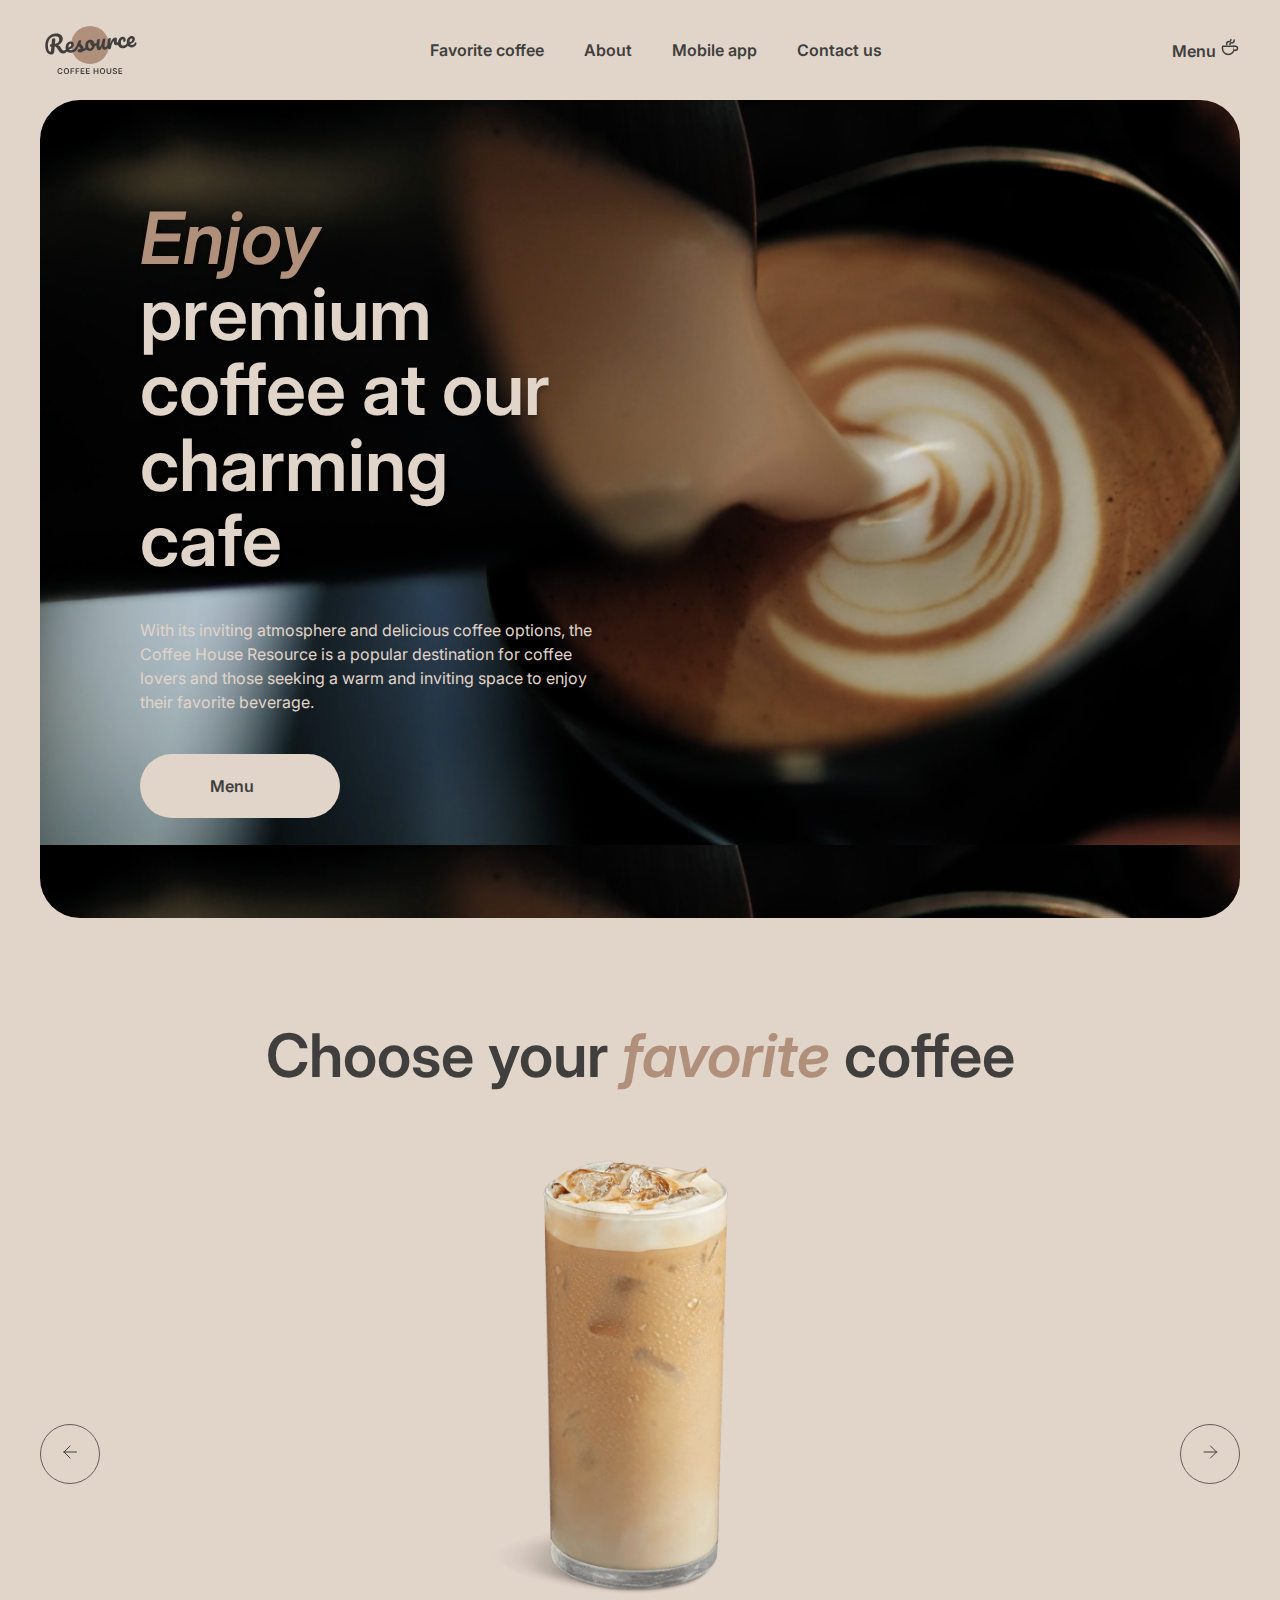
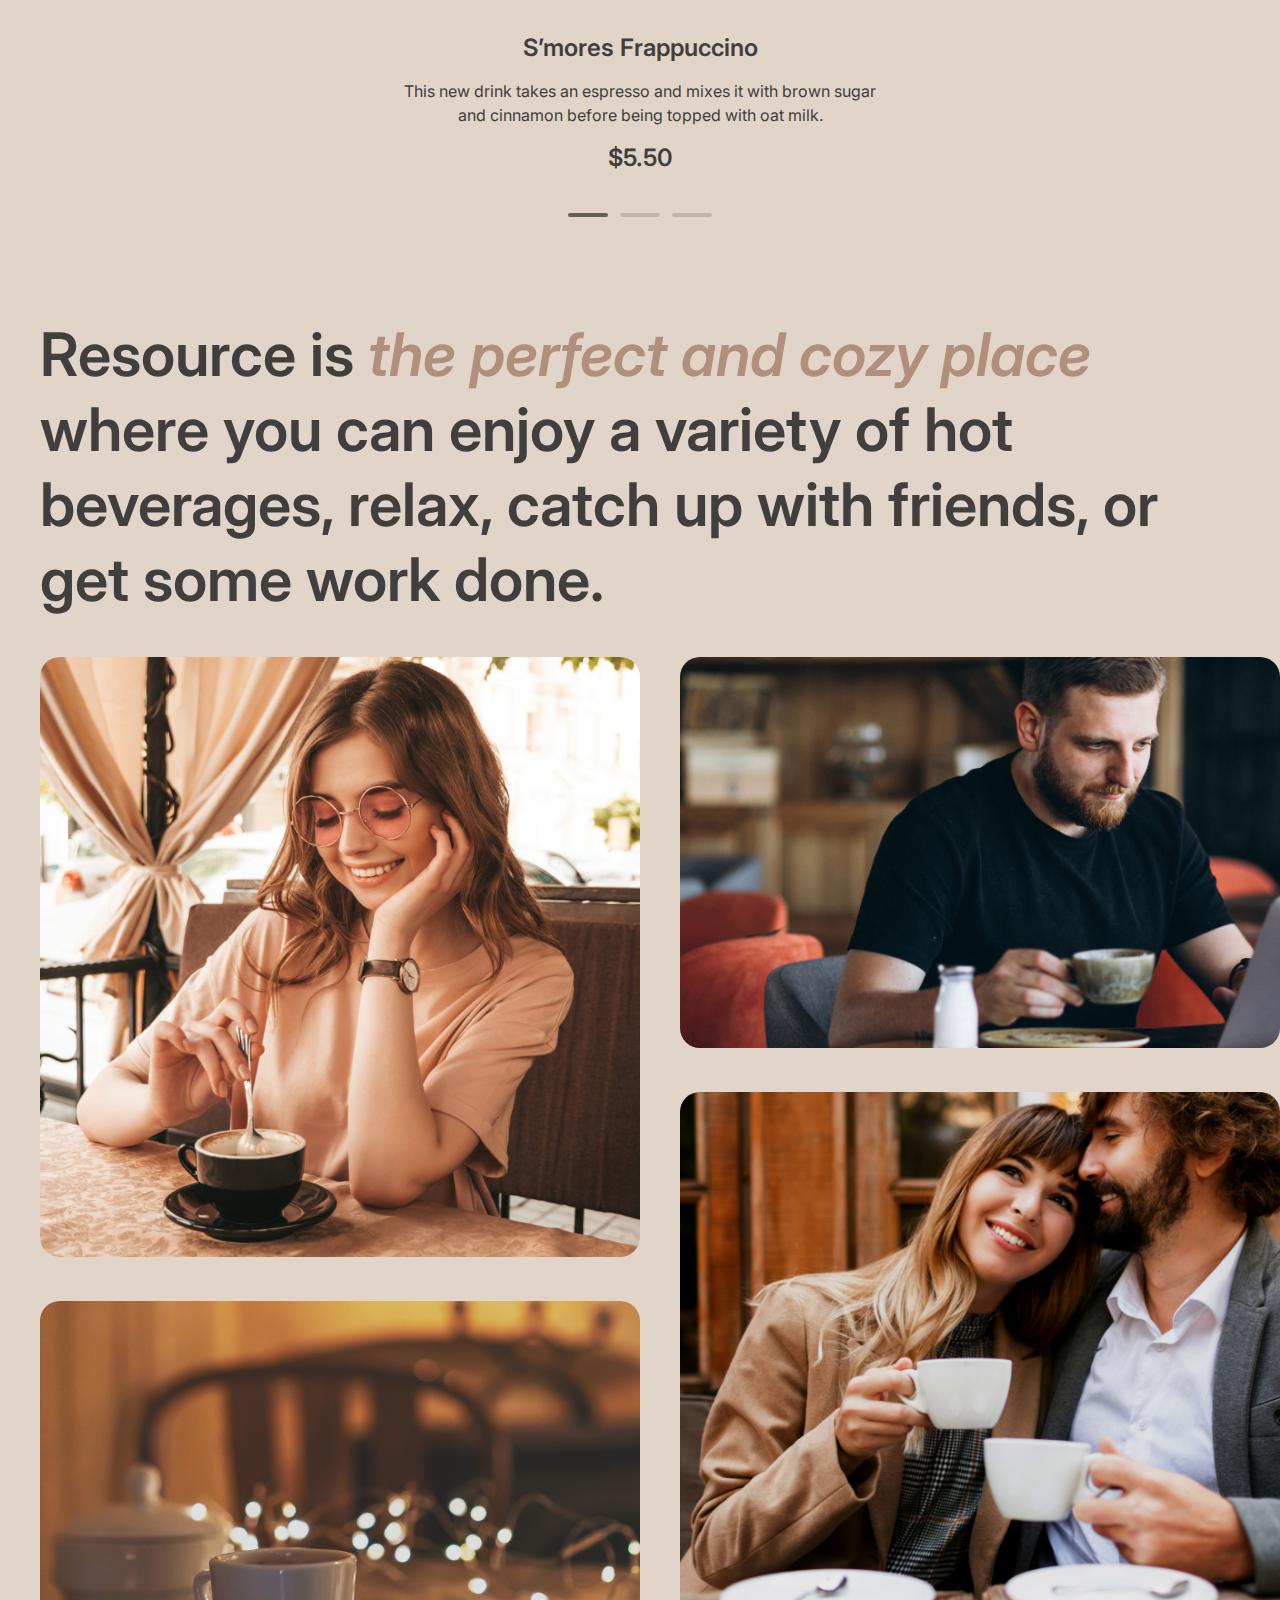
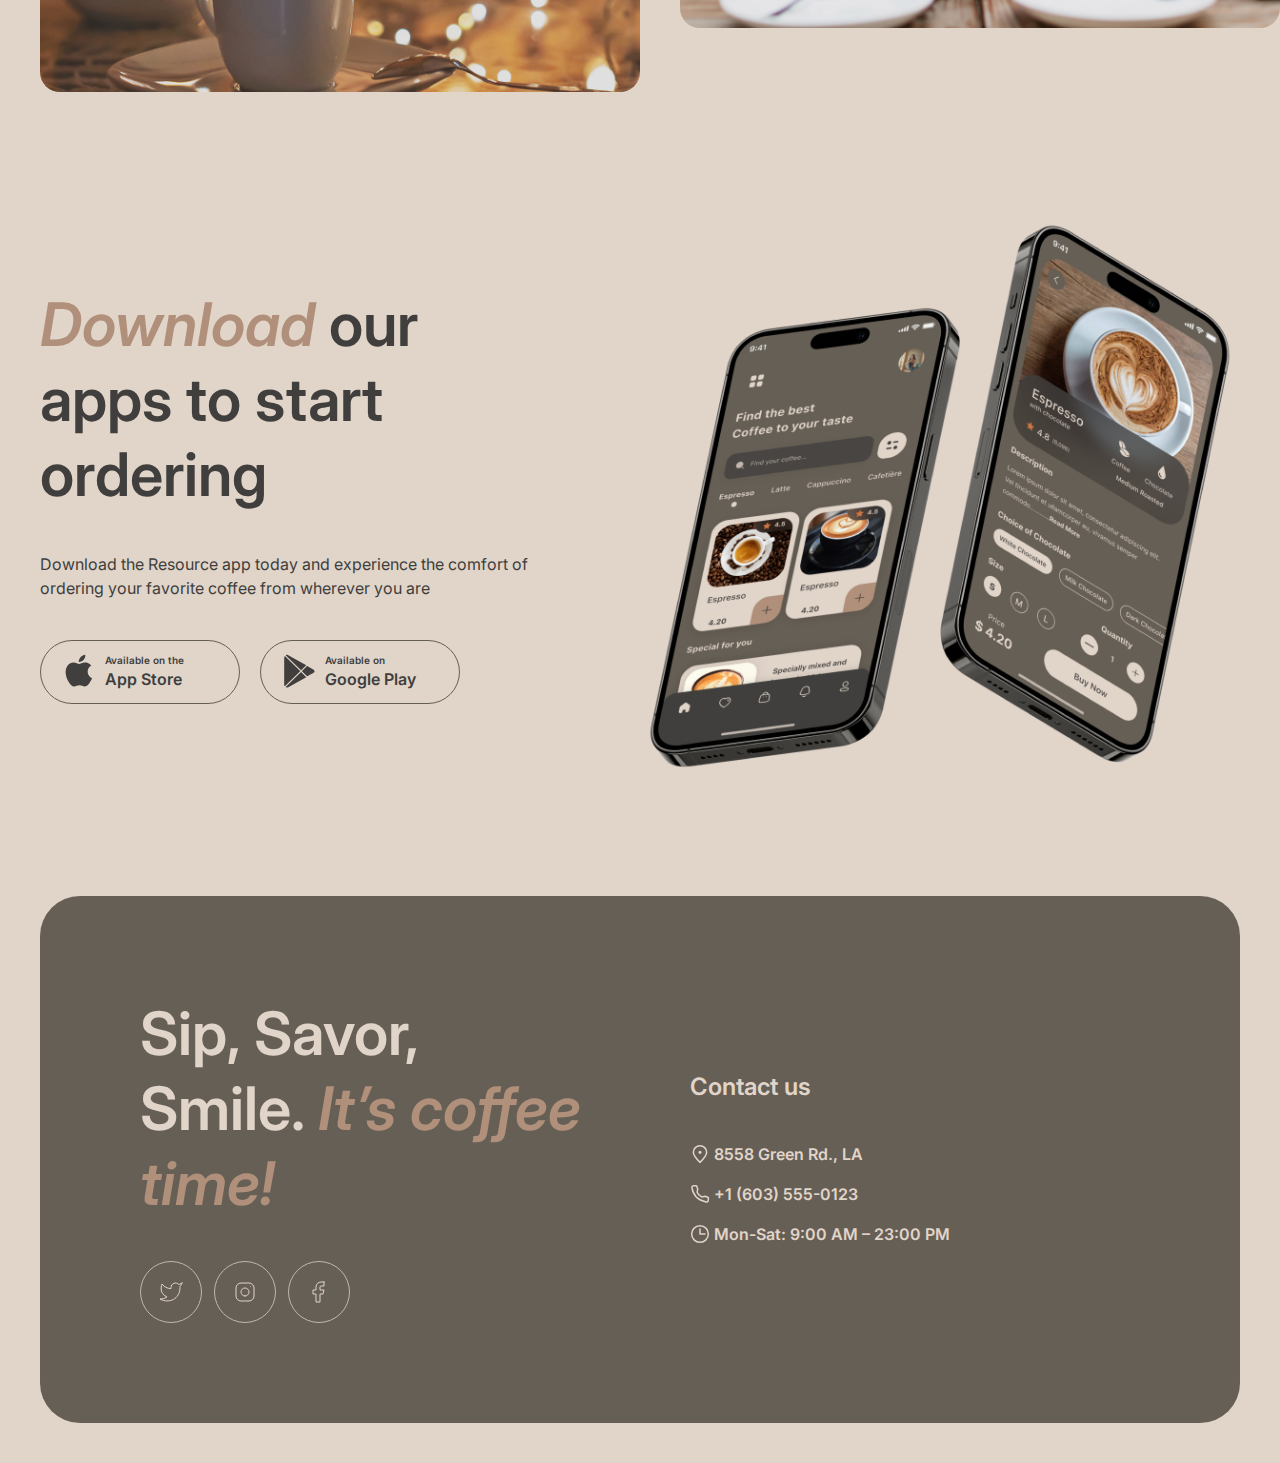
==== coffee-house/index.html @ 105993fc "feat: create responsive page 768px" ====
<!DOCTYPE html>
<html lang="en">
<head>
  <meta charset="UTF-8">
  <meta name="viewport" content="width=device-width, initial-scale=1.0">
  <title>Coffee House. Week 1</title>
  <link rel="stylesheet" href="styles.css">
  <link rel="stylesheet" href="media.css">
  <link type="image/png" rel="icon" href="icon.png">
</head>
<body class="m-0">
  <div class="container d-flex">
    <header class="header d-flex">
      <div class="header-menu d-flex">
        <div class="header-menu_container d-flex">
          <div class="header-menu_logo d-flex">
            <img src="static/images/logo.svg" alt="Logotype cafe Coffee House">
          </div>
          <div class="header-menu_burger">
            <svg xmlns="http://www.w3.org/2000/svg" width="18" height="2" viewBox="0 0 18 2" fill="none">
              <path d="M1 1H17" stroke="#403F3D" stroke-width="1.5" stroke-linecap="round" stroke-linejoin="round"/>
            </svg>
            <svg xmlns="http://www.w3.org/2000/svg" width="18" height="2" viewBox="0 0 18 2" fill="none">
              <path d="M1 1H17" stroke="#403F3D" stroke-width="1.5" stroke-linecap="round" stroke-linejoin="round"/>
            </svg>
          </div>
          <div class="header-menu_nav d-flex">
            <div class="header-menu_nav-item">
              <a class="header-menu_nav-link" href="#favorite-coffee">Favorite coffee</a>
            </div>
            <div class="header-menu_nav-item">
              <a class="header-menu_nav-link" href="#about">About</a>
            </div>
            <div class="header-menu_nav-item">
              <a class="header-menu_nav-link" href="#mobile-apps">Mobile app</a>
            </div>
            <div class="header-menu_nav-item">
              <a class="header-menu_nav-link" href="#contact-us">Contact us</a>
            </div>
          </div>
          <div class="header-menu_coffee-menu d-flex">
            <a class="header-menu_nav-link" href="./menu.html">
              Menu
              <svg class="header-menu_coffee-logo" xmlns="http://www.w3.org/2000/svg">
                <path d="M14.167 9.76667V11.6667C14.167 14.8883 11.5553 17.5 8.33366 17.5C5.112 17.5 2.50033 14.8883 2.50033 11.6667V9.76667C2.50033 9.4353 2.76896 9.16667 3.10033 9.16667H13.567C13.8984 9.16667 14.167 9.4353 14.167 9.76667Z" stroke="#403F3D" stroke-width="1.5" stroke-linecap="round" stroke-linejoin="round"/>
                <path d="M10.0003 7.50008C10.0003 6.66675 10.5956 5.83341 11.786 5.83341V5.83341C13.101 5.83341 14.167 4.76743 14.167 3.45246V2.91675" stroke="#403F3D" stroke-width="1.5" stroke-linecap="round" stroke-linejoin="round"/>
                <path d="M6.66634 7.5V7.08333C6.66634 5.70262 7.78563 4.58333 9.16634 4.58333V4.58333C10.0868 4.58333 10.833 3.83714 10.833 2.91667V2.5" stroke="#403F3D" stroke-width="1.5" stroke-linecap="round" stroke-linejoin="round"/>
                <path d="M13.333 9.16675H15.4163C16.5669 9.16675 17.4997 10.0995 17.4997 11.2501C17.4997 12.4007 16.5669 13.3334 15.4163 13.3334H14.1663" stroke="#403F3D" stroke-width="1.5" stroke-linecap="round" stroke-linejoin="round"/>
              </svg>
            </a>
          </div>
        </div>
      </div>
      <div class="enjoy d-flex">
        <div class="enjoy_container d-flex text-light">
          <h1 class="enjoy_coffee"><span class="text-accent text-italic">Enjoy</span> premium coffee at our charming cafe</h1>
          <p class="enjoy_cafe">With its inviting atmosphere and delicious coffee options, the Coffee House Resource    
          is a popular destination for coffee lovers and those seeking a warm and inviting space to enjoy their favorite beverage.</p>
          <a class="enjoy_menu d-flex" href="./menu.html">
            <span>Menu</span>
            <svg class="header-menu_coffee-logo" xmlns="http://www.w3.org/2000/svg">
              <path d="M14.167 9.76667V11.6667C14.167 14.8883 11.5553 17.5 8.33366 17.5C5.112 17.5 2.50033 14.8883 2.50033 11.6667V9.76667C2.50033 9.4353 2.76896 9.16667 3.10033 9.16667H13.567C13.8984 9.16667 14.167 9.4353 14.167 9.76667Z" stroke="#403F3D" stroke-width="1.5" stroke-linecap="round" stroke-linejoin="round"></path>
              <path d="M10.0003 7.50008C10.0003 6.66675 10.5956 5.83341 11.786 5.83341V5.83341C13.101 5.83341 14.167 4.76743 14.167 3.45246V2.91675" stroke="#403F3D" stroke-width="1.5" stroke-linecap="round" stroke-linejoin="round"></path>
              <path d="M6.66634 7.5V7.08333C6.66634 5.70262 7.78563 4.58333 9.16634 4.58333V4.58333C10.0868 4.58333 10.833 3.83714 10.833 2.91667V2.5" stroke="#403F3D" stroke-width="1.5" stroke-linecap="round" stroke-linejoin="round"></path>
              <path d="M13.333 9.16675H15.4163C16.5669 9.16675 17.4997 10.0995 17.4997 11.2501C17.4997 12.4007 16.5669 13.3334 15.4163 13.3334H14.1663" stroke="#403F3D" stroke-width="1.5" stroke-linecap="round" stroke-linejoin="round"></path>
            </svg>
          </a>
        </div>
      </div>
    </header>
    <main class="main d-flex">
      <div class="favorite-coffee d-flex" id="favorite-coffee">
        <div class="favorite-coffee_container d-flex">
          <p class="section-header">
            Choose your <span class="text-accent text-italic">favorite</span> coffee
          </p>
          <div class="favorite-coffee_slider-container d-flex">
            <div class="favorite-coffee_slider d-flex">
              <div class="favorite-coffee_slide">
                <img class="favorite-coffee_img" src="./static/images/frappuchino.png" alt="Image frappuchino coffee">
                <p class="favorite-coffee_coffee-name">S’mores Frappuccino</p>
                <p class="favorite-coffee_coffee-description">This new drink takes    
                  an espresso and mixes it with brown sugar and cinnamon before being topped with oat milk.</p>
                <div class="favorite-coffee_coffee-price">$5.50</div>
              </div>
              <div class="favorite-coffee_slide d-none">
                <img class="favorite-coffee_img" src="./static/images/macciato.png" alt="Image machiato coffee">
                <p class="favorite-coffee_coffee-name">Caramel Macchiato</p>
                <p class="favorite-coffee_coffee-description">Fragrant and unique    
                  classic espresso with rich caramel-peanut syrup, with cream under whipped thick foam.</p>
                <div class="favorite-coffee_coffee-price">$5.00</div>
              </div>
              <div class="favorite-coffee_slide d-none">
                <img class="favorite-coffee_img" src="./static/images/ice-coffee.png" alt="Image ice coffee">
                <p class="favorite-coffee_coffee-name">Ice coffee</p>
                <p class="favorite-coffee_coffee-description">A popular summer drink    
                  that tones and invigorates. Prepared from coffee, milk and ice.</p>
                <div class="favorite-coffee_coffee-price">$4.50</div>
              </div>
            </div>
            <button class="favorite-coffee_button-control control-prev">
              <svg class="favorite-coffee_arrow" xmlns="http://www.w3.org/2000/svg">
                <path d="M18.5 12H6M6 12L12 6M6 12L12 18" stroke-linecap="round" stroke-linejoin="round"/>
              </svg>
            </button>
            <button class="favorite-coffee_button-control control-next">
              <svg class="favorite-coffee_arrow" xmlns="http://www.w3.org/2000/svg">
                <path d="M6 12H18.5M18.5 12L12.5 6M18.5 12L12.5 18" stroke-linecap="round" stroke-linejoin="round"/>
              </svg>
            </button>
            <div class="favorite-coffee_controls">
              <div class="favorite-coffee_control active"></div>
              <div class="favorite-coffee_control"></div>
              <div class="favorite-coffee_control"></div>
            </div>
          </div>
        </div>
      </div>
      <div class="about" id="about">
        <div class="about_container d-flex">
          <h2 class="section-header">Resource is <span class="text-accent text-italic">the perfect and cozy place</span> where you can enjoy    
            a variety of hot beverages, relax, catch up with friends, or get some work done.</h2>
          <div class="about_blocks d-flex">
            <div class="about_images-block block-1 d-flex">
              <div class="about_image-wrapper">
                <img class="about_image" src="./static/images/about-1.jpg" alt="Photo of a girl with coffee">
              </div>
              <div class="about_image-wrapper">
                <img class="about_image" src="./static/images/about-2.png" alt="Evening mug photography">  
              </div>
            </div>
            <div class="about_images-block block-2 d-flex">
              <div class="about_image-wrapper">
                <img class="about_image" src="./static/images/about-3.png" alt="Photo of a man with coffee">
              </div>
              <div class="about_image-wrapper">
                <img class="about_image" src="./static/images/about-4.png" alt="Photo of a couple in love with coffee">
              </div>
            </div>
          </div>
        </div>
      </div>
          <div class="mobile-apps" id="mobile-apps">
            <div class="mobile-apps_container d-flex">
              <div class="mobile-apps_offer d-flex">
                <p class="section-header m-0"><span class="text-accent text-italic">Download</span> our apps to start ordering</p>
                <p class="mobile-apps_description m-0">Download the Resource app today and experience the    
                  comfort of ordering your favorite coffee from wherever you are</p>
                <div class="mobile-apps_buttons-block d-flex">
                  <div class="mobile-apps_button d-flex">
                    <svg class="mobile-apps_logo" xmlns="http://www.w3.org/2000/svg" width="36" height="36" viewBox="0 0 36 36" fill="none">
                      <path d="M26.7073 18.6307C26.6704 14.6324 30.065 12.6872 30.2203 12.5966C28.2977 9.86366 25.3178 9.49026 24.2707 9.46048C21.7679 9.20369 19.3403 10.9206 18.0654 10.9206C16.765 10.9206 14.8017 9.48529 12.6858 9.52747C9.96293 9.56841 7.41566 11.1055 6.0186 13.4923C3.13542 18.359 5.28572 25.5108 8.04802 29.4446C9.42981 31.3712 11.0444 33.5223 13.1578 33.4466C15.2254 33.3635 15.9978 32.1614 18.4929 32.1614C20.9651 32.1614 21.6903 33.4466 23.8457 33.3983C26.0647 33.3635 27.4618 31.463 28.7952 29.519C30.392 27.3108 31.0333 25.1362 31.0588 25.0245C31.0066 25.0071 26.7493 23.4229 26.7073 18.6307Z"/>
                      <path d="M22.6357 6.87268C23.7477 5.51675 24.5086 3.67205 24.2974 1.80005C22.6879 1.86952 20.675 2.88554 19.5159 4.21169C18.4903 5.38029 17.5742 7.29571 17.8109 9.097C19.6189 9.2285 21.4753 8.20752 22.6357 6.87268Z"/>
                    </svg>
                    <div class="mobile-apps_store">
                      <p class="mobile-apps_available-text m-0">Available on the</p>
                      <p class="mobile-apps_store-text m-0">App Store</p>
                    </div>
                  </div>
                  <div class="mobile-apps_button d-flex">
                    <svg class="mobile-apps_logo" xmlns="http://www.w3.org/2000/svg" width="36" height="36" viewBox="0 0 36 36" fill="none">
                      <path d="M3.7558 3.20297C3.39335 3.57289 3.18359 4.14884 3.18359 4.89471V31.4994C3.18359 32.2453 3.39335 32.8212 3.7558 33.1911L3.84525 33.2723L19.1359 18.37V18.0181L3.84525 3.11575L3.7558 3.20297Z"/>
                      <path d="M26.0776 23.34L20.9863 18.37V18.0181L26.0837 13.0482L26.1979 13.1128L32.2345 16.4617C33.9573 17.4121 33.9573 18.976 32.2345 19.9324L26.1979 23.2753L26.0776 23.34Z"/>
                      <path d="M25.2733 24.2007L20.0617 19.1195L4.68164 34.1166C5.25384 34.7031 6.18695 34.7737 7.24807 34.1873L25.2733 24.2007Z"/>
                      <path d="M25.2733 12.1876L7.24807 2.20103C6.18695 1.62058 5.25384 1.69125 4.68164 2.27772L20.0617 17.2688L25.2733 12.1876Z"/>
                    </svg>
                    <div class="mobile-apps_store">
                      <p class="mobile-apps_available-text m-0">Available on</p>
                      <p class="mobile-apps_store-text m-0">Google Play</p>
                    </div>
                  </div>
                </div>
              </div>
              <img src="./static/images/mobile-screens.png" alt="Image of two smartphones">
            </div>
          </div>
    </main>
    <footer class="footer" id="contact-us">
      <div class="footer-container d-flex">
        <div class="footer_offer d-flex">
          <p class="section-header text-light">Sip, Savor, Smile.    
            <span class="text-accent text-italic">It’s coffee time!</span>
          </p>
          <div class="footer_social d-flex">
            <div class="footer_social-link d-flex">
              <svg class="footer_social-logo" xmlns="http://www.w3.org/2000/svg" width="24" height="24" fill="none">
                <path d="M23 3.01006C23 3.01006 20.9821 4.20217 19.86 4.54006C19.2577 3.84757 18.4573 3.35675 17.567 3.13398C16.6767 2.91122 15.7395 2.96725 14.8821 3.29451C14.0247 3.62177 13.2884 4.20446 12.773 4.96377C12.2575 5.72309 11.9877 6.62239 12 7.54006V8.54006C10.2426 8.58562 8.50127 8.19587 6.93101 7.4055C5.36074 6.61513 4.01032 5.44869 3 4.01006C3 4.01006 -1 13.0101 8 17.0101C5.94053 18.408 3.48716 19.109 1 19.0101C10 24.0101 21 19.0101 21 7.51006C20.9991 7.23151 20.9723 6.95365 20.92 6.68006C21.9406 5.67355 23 3.01006 23 3.01006Z" stroke-linecap="round" stroke-linejoin="round"/>
              </svg>
            </div>
            <div class="footer_social-link d-flex">
              <svg class="footer_social-logo" xmlns="http://www.w3.org/2000/svg" width="24" height="24" viewBox="0 0 24 24" fill="none">
                <path d="M12 16C14.2091 16 16 14.2091 16 12C16 9.79086 14.2091 8 12 8C9.79086 8 8 9.79086 8 12C8 14.2091 9.79086 16 12 16Z" stroke-linecap="round" stroke-linejoin="round"/>
                <path d="M3 16V8C3 5.23858 5.23858 3 8 3H16C18.7614 3 21 5.23858 21 8V16C21 18.7614 18.7614 21 16 21H8C5.23858 21 3 18.7614 3 16Z"/>
                <path d="M17.5 6.51L17.51 6.49889" stroke="#E1D4C9" stroke-linecap="round" stroke-linejoin="round"/>
              </svg>
            </div>
            <div class="footer_social-link d-flex">
              <svg class="footer_social-logo" xmlns="http://www.w3.org/2000/svg" width="24" height="24" viewBox="0 0 24 24" fill="none">
                <path d="M17 2H14C12.6739 2 11.4021 2.52678 10.4645 3.46447C9.52678 4.40215 9 5.67392 9 7V10H6V14H9V22H13V14H16L17 10H13V7C13 6.73478 13.1054 6.48043 13.2929 6.29289C13.4804 6.10536 13.7348 6 14 6H17V2Z" stroke-linecap="round" stroke-linejoin="round"/>
              </svg>
            </div>
          </div>
        </div>
        <div class="footer_contacts d-flex">
          <p class="footer_contact-header m-0">Contact us</p>
          <div class="footer_contact-container d-flex">
            <div class="footer_contact d-flex">
              <svg xmlns="http://www.w3.org/2000/svg" width="20" height="20" viewBox="0 0 20 20" fill="none">
                <path d="M16.6663 8.33329C16.6663 12.0152 9.99967 18.3333 9.99967 18.3333C9.99967 18.3333 3.33301 12.0152 3.33301 8.33329C3.33301 4.65139 6.31778 1.66663 9.99967 1.66663C13.6816 1.66663 16.6663 4.65139 16.6663 8.33329Z" stroke="#E1D4C9" stroke-width="1.5"/>
                <path d="M10.0003 9.16667C10.4606 9.16667 10.8337 8.79357 10.8337 8.33333C10.8337 7.8731 10.4606 7.5 10.0003 7.5C9.54009 7.5 9.16699 7.8731 9.16699 8.33333C9.16699 8.79357 9.54009 9.16667 10.0003 9.16667Z" fill="#E1D4C9" stroke="#E1D4C9" stroke-width="1.5" stroke-linecap="round" stroke-linejoin="round"/>
              </svg>
              <a class="footer_contact-text m-0" href="https://maps.app.goo.gl/kGnsangjazA1mr7YA" target=»_blank»>8558 Green Rd.,  LA</a>
            </div>
            <div class="footer_contact d-flex">
              <svg xmlns="http://www.w3.org/2000/svg" width="20" height="20" viewBox="0 0 20 20" fill="none">
                <path d="M15.0984 12.2516L11.6665 12.9166C9.34845 11.7531 7.91654 10.4166 7.08321 8.33329L7.72483 4.89154L6.51197 1.66663L3.72946 1.66663C2.60191 1.66663 1.71466 2.59958 1.90108 3.71161C2.29888 6.08454 3.37231 10.0391 6.24987 12.9166C9.27338 15.9401 13.5661 17.3318 16.1378 17.9288C17.299 18.1983 18.3332 17.2908 18.3332 16.0988L18.3332 13.4843L15.0984 12.2516Z" stroke="#E1D4C9" stroke-width="1.5" stroke-linecap="round" stroke-linejoin="round"/>
              </svg>
              <a class="footer_contact-text m-0" href="tel:+16035550123">+1 (603) 555-0123</a>
            </div>
            <div class="footer_contact d-flex">
              <svg xmlns="http://www.w3.org/2000/svg" width="20" height="20" viewBox="0 0 20 20" fill="none">
                <path d="M10 5L10 10L15 10" stroke="#E1D4C9" stroke-width="1.5" stroke-linecap="round" stroke-linejoin="round"/>
                <path d="M10.0003 18.3333C14.6027 18.3333 18.3337 14.6023 18.3337 9.99996C18.3337 5.39759 14.6027 1.66663 10.0003 1.66663C5.39795 1.66663 1.66699 5.39759 1.66699 9.99996C1.66699 14.6023 5.39795 18.3333 10.0003 18.3333Z" stroke="#E1D4C9" stroke-width="1.5" stroke-linecap="round" stroke-linejoin="round"/>
              </svg>
              <p class="footer_contact-text m-0">Mon-Sat: 9:00 AM – 23:00 PM</p>
            </div>
          </div>
        </div>
      </div>
    </footer>
  </div>
</body>
</html>
---- coffee-house/styles.css ----
@import url('https://fonts.googleapis.com/css2?family=Inter:wght@400;600&display=swap');

:root {
  --text-accent: #B0907A;
  --text-light: #E1D4C9;
  --text-dark: #403F3D;
  --background-body: #E1D4C9;
  --border-dark: #665F55;
  --border-light: #C1B6AD;
}

body {
  background-color: var(--background-body);
}
html {
  scroll-behavior: smooth;
}

/** {
  outline: solid 2px red;
}*/

.container {
  width: 100vw;
  padding: 20px 0 40px 0;
  flex-direction: column;
  gap: 100px;

  margin: auto;

  color: var(--text-dark);
}

.main {
  flex-direction: column;
  gap: 100px;
}

.header {
  flex-direction: column;
  align-items: center;
  gap: 20px;
}

.header-menu {
  padding: 0 40px;
  flex-direction: column;
  justify-content: center;
  align-items: center;
  align-self: stretch;
}

.header-menu_container {
  flex-direction: row;
  justify-content: space-between;
  align-items: center;
  align-self: stretch;
}

.header-menu_logo {
  width: 100px;
  height: 60px;
}

.header-menu_burger {
  display: none;
  flex-direction: column;
  gap: 8px;
  width: 2.75rem;
  height: 2.75rem;
  justify-content: center;
  align-items: center;
  border: 1px solid var(--border-dark);
  border-radius: 100px;
}

.header-menu_nav {
  flex-direction: row;
  justify-content: center;
  align-items: center;

  gap: 40px;
}

.header-menu_nav-item {
  font: normal 600 16px/24px Inter, sans-serif;
}

.header-menu_nav-link {
  position: relative;

  color: var(--text-dark);
  text-decoration: none;
}

.footer_contact:nth-child(-n + 2)::before,
.header-menu_nav-link::before {
  position: absolute;
  height: 2px;
  width: 0;
  bottom: -4px;
  left: 50%;
  opacity: 0;
  transition: all 500ms ease-out;
  transform: translate(-50%);
  background: #403F3D;

  content: '';
}

.footer_contact:nth-child(-n + 2):before {
  background: var(--text-light);
}

.footer_contact:hover::before,
.header-menu_nav-link:hover::before {
  opacity: 100;
  width: 100%;
}

.hover::before {
  position: absolute;
  height: 2px;
  width: 100%;
  bottom: -4px;
  left: 50%;
  opacity: 1;
  transition: all 500ms ease-out;
  transform: translate(-50%);
  background: #403F3D;

  content: '';
}

.header-menu_coffee-menu {
  font: normal 600 16px/150% Inter, sans-serif;
  color: var(--text-dark);

  align-items: flex-start;
  justify-content: center;

  gap: 8px;
}

.header-menu_coffee-logo {
  width: 20px;
  height: 20px;

  fill: var(--background-body);
}

.header-menu_coffee-logo:hover {
  cursor: pointer;
}

.enjoy {
  margin: 0 40px;
  padding: 100px;
  flex-direction: column;

  justify-content: center;

  
  background: url("./static/images/coffee-house-description.jpg"), lightgray 50% / cover no-repeat;
  
  border-radius: 40px;

  align-self: stretch;
}

.enjoy_container {
  width: 45.6%;
  flex-direction: column;
  justify-content: center;
  align-items: flex-start;

  gap: 40px;
}

.enjoy_coffee {
  font: normal 600 72px/105% Inter, sans-serif;

  text-shadow: 0px 4px 4px rgba(0, 0, 0, 0.25);
  margin: 0;
}

.enjoy_cafe {
  margin: 0;
  font: normal 400 16px/150% Inter, sans-serif;
}

.enjoy_menu {
  width: 200px;
  padding: 20px 70px;

  text-decoration: none;
  color: var(--text-dark);
  background: var(--background-body);

  border-radius: 100px;
  border-style: none;

  font: normal 600 16px/150% Inter, sans-serif;
  color: var(--text-dark);

  text-align: center;

  box-sizing: border-box;
}

.enjoy_menu:hover span {
  transform: translate(-10px);
}

.enjoy_menu span {
  transition: all .5s ease;
}

.enjoy_menu svg {
  visibility: hidden;
  transition: transform .2s ease;
}

.enjoy_menu:hover svg {
  visibility: visible;
  transform: translate(-5px);
}

.favorite-coffee {
  padding: 0 40px;
  flex-direction: column;
  align-items: center;
  align-self: stretch;
}

.favorite-coffee_container {
  flex-direction: column;
  width: 100%;
  justify-content: center;
  align-items: center;
  gap: 40px;

  text-align: center;
}


.section-header {
  color: var(--text-dark);
  font: normal 600 60px/75px Inter, sans-serif;

  margin: 0;
}

.favorite-coffee_slider-container {
  position: relative;
  flex-direction: column;
  width: 100%;
  gap: 40px;
  justify-content: center;
  align-items: center;
}

.favorite-coffee_slider {
  flex-direction: row;
  align-items: center;
  flex: 1 0 auto;
  overflow: hidden;
}

.favorite-coffee_slide {
  display: flex;
  flex-direction: column;
  flex: 1 0 100%;
  align-items: center;
  width: 480px;
  text-align: center;
  color: var(--text-dark);
}

.favorite-coffee_button-control {
  position: absolute;
  top: 42.5%;
  width: 60px;
  height: 60px;
  border: 1px solid var(--border-dark);
  border-radius: 100px;

  padding: 0;

  background: transparent;

  transition: all .5s ease-in-out;
}

.favorite-coffee_button-control:hover {
  background: #665F55;
}

.favorite-coffee_button-control:hover .favorite-coffee_arrow {
  stroke: #E1D4C9;
}

.control-next {
  right: 0;
}

.control-prev {
  left: 0;
}

.favorite-coffee_img {
  width: 480px;
  height: 480px;
  margin-bottom: 20px;
}

.favorite-coffee_coffee-name,
.menu_beverage-name {
  margin: 0;
  padding: 0;
  font: normal 600 24px/30px Inter, sans-serif;
}

.favorite-coffee_coffee-description,
.menu_beverage-description {
  font: normal 400 16px/24px Inter, sans-serif;
}

.favorite-coffee_coffee-description {
  width: 480px;
}

.favorite-coffee_coffee-price,
.menu_beverage-price {
  font: normal 600 24px/30px Inter, sans-serif;
}

.favorite-coffee_arrow {
  width: 24px;
  height: 24px;

  fill: none;

  stroke: #403F3D;
}

.favorite-coffee_controls {
  display: flex;
  gap: 12px;
}

.favorite-coffee_control {
  width: 40px;
  height: 4px;

  background: var(--border-light);
  border-radius: 100px;
}
.about {
  padding: 0 40px;
}
.about_container {
  flex-direction: column;
  gap: 40px;
}

.about_blocks {
  flex-direction: row;
  gap: 40px;
}

.about_images-block {
  flex-direction: column;
  gap: 40px;
  align-items: flex-start;

  flex: 1 0 50%;
}

.about_image-wrapper {
  overflow: hidden;
}

.about_image {
  border-radius: 20px;
  transition: all .5s;
  width: 100%;
  height: auto;
}

/*.about_image:hover {
  transform: scale(1.1);
}*/

.mobile-apps {
  padding: 0 40px;
}

.mobile-apps_container {
  flex-direction: row;
  gap: 100px;
  justify-content: center;
  align-items: center;
}

.mobile-apps_container img {
  width: 50%;
  height: auto;

  flex: 1 1 50%;
}

.mobile-apps_offer {
  flex-direction: column;
  gap: 40px;
  align-items: flex-start;
  justify-content: center;

  flex: 1 1 50%;
}

.mobile-apps_description {
  font: normal 400 16px/24px Inter, sans-serif;
  color: var(--text-dark);
}

.mobile-apps_buttons-block {
  flex-direction: row;
  gap: 20px;
  align-items: flex-start;
}

.mobile-apps_button {
  flex-direction: row;
  gap: 8px;

  width: 200px;
  padding: 12px 20px;
  align-items: flex-start;
  text-align: left;

  border: 1px solid var(--border-dark);
  border-radius: 100px;
  box-sizing: border-box;
  color: var(--text-dark);

  background: transparent;
  transition: all 1s ease;
}

.mobile-apps_logo {
  fill: #403F3D;
  transition: all 1s ease;
}

.mobile-apps_button:hover {
  background: var(--border-dark);
  color: var(--text-light);
}

.mobile-apps_button:hover .mobile-apps_logo {
  fill: #E1D4C9;
}

.mobile-apps_available-text {
  font: normal 600 10px/14px Inter, sans-serif;
}

.mobile-apps_store-text {
  font: normal 600 16px/24px Inter, sans-serif;
}

.footer {
  margin: 0 40px;
}

.footer-container {
  flex-direction: row;
  gap: 100px;
  padding: 100px;
  background: #665F55;

  border-radius: 40px;
  color: var(--text-light);
}

.footer_offer {
  flex-direction: column;
  gap: 40px;

  flex: 1 0 0;
}

.footer_social {
  flex-direction: row;
  gap: 12px;
}

.footer_social-link {
  width: 60px;
  height: 60px;
  align-items: center;
  justify-content: center;

  border: 1px solid #C1B6AD;
  border-radius: 100px;

  background: transparent;
  transition: all 1s ease;
}

.footer_social-logo {
  stroke: #E1D4C9;
  transition: all 1s ease;
}

.footer_contacts {
  flex-direction: column;
  flex: 1 0 0;
  gap: 40px;

  align-items: flex-start;
  justify-content: center;
}

.footer_contact-header {
  margin: 0 0 40px 0;
}

.footer_contact {
  flex-direction: row;
  gap: 4px;
  position: relative;

  justify-content: flex-start;
  align-items: center;
}

.footer_contact-header {
  font: normal 600 24px/30px Inter, sans-serif;
}

.footer_contact-container {
  flex-direction: column;
  gap: 16px;
}

.footer_contact-text {
  flex-direction: row;
  font: normal 600 16px/24px Inter, sans-serif;
  text-decoration: none;
  color: var(--text-light);
}

.footer_social-link:hover {
  background: var(--background-body);
}

.footer_social-link:hover .footer_social-logo {
  stroke: #403F3D;
}

.menu-container {
  gap: 20px;
}

.menu {
  flex-direction: column;
  gap: 40px;
  padding: 0 40px;
}

.menu_offer {
  flex-direction: column;
  gap: 40px;
  align-items: center;
  text-align: center;
}

.menu_header {
  width: 800px;
}

.menu_list {
  flex-direction: row;
  gap: 16px;
}

.menu_list-item {
  flex-direction: row;
  gap: 8px;

  align-items: center;
  justify-content: center;

  padding: 8px 16px 8px 8px;
  border-radius: 100px;
  border: 1px solid var(--border-light);
  background: var(--background-body);

  transition: all .5s ease;

  color: var(--text-dark);

  box-sizing: border-box;

  cursor: default;
}

.menu_list-item:hover {
  background: #665F55;
  color: var(--text-light);
}

.menu_item-logo {
  padding: 3px 7px;
  justify-content: center;
  align-items: center;

  border-radius: 100px;
  background-color: var(--background-body);
  font: normal 600 16px/24px Inter, sans-serif;
}

.menu_item-name {
  font: normal 600 16px/24px Inter, sans-serif;
  margin: 0;
}

.menu_beverages {
  display: grid;
  grid-template-columns: repeat(4, 1fr);
  grid-template-rows: repeat(2, 1fr);
  gap: 40px;
}

.menu_beverage {
  flex-direction: column;

  border: 1px solid var(--border-light);
  border-radius: 40px;

  height: 506px;
}

.menu_beverage-image {
  border-radius: 40px;
  transition: all 0.3s ease;
}

.menu_beverage:hover .menu_beverage-image {
  transform: scale(1.05);
}

.menu_beverage-info {
  flex-direction: column;
  align-items: flex-start;
  padding: 20px;

  height: 100%;
}

.menu_beverage-price {
  margin-top: auto;
  margin-bottom: 0;
}

.menu_beverage-description {
  margin-top: 12px;
  margin-bottom: 0;
}

.menu-main {
  margin-bottom: 80px;
}

.item-coffee {
  background: #665F55;
  color: var(--text-light);

  cursor: default;
}

.active {
  background: var(--border-dark);
}

.d-flex {
  display: flex;
}

.d-none {
  display: none;
}

.text-accent {
  color: var(--text-accent);
}

.text-italic {
  font-style: italic;
}

.text-light {
  color: var(--text-light);
}

.m-0 {
  margin: 0;
}
---- coffee-house/media.css ----
@media (max-width: 768px) {
  .header-menu_container {
    justify-content: space-between;
  }

  .header-menu_nav,
  .header-menu_coffee-menu {
    display: none;
  }

  .header-menu_burger {
    display: flex;
  }

  .enjoy {
    padding: 100px 60px;
  }

  .enjoy_container {
    width: 100%;
  }

  .mobile-apps_container {
    flex-direction: column;
  }

  .mobile-apps_container img {
    width: 100%;
  }

  .block-1 .about_image-wrapper:nth-child(2) {
    display: none;
  }
  
  .block-2 .about_image-wrapper:nth-child(1) {
    display: none;
  }

  .about_blocks {
    flex-direction: column;
  }

  .footer-container {
    flex-direction: column;
    padding: 100px 60px;
  }
}
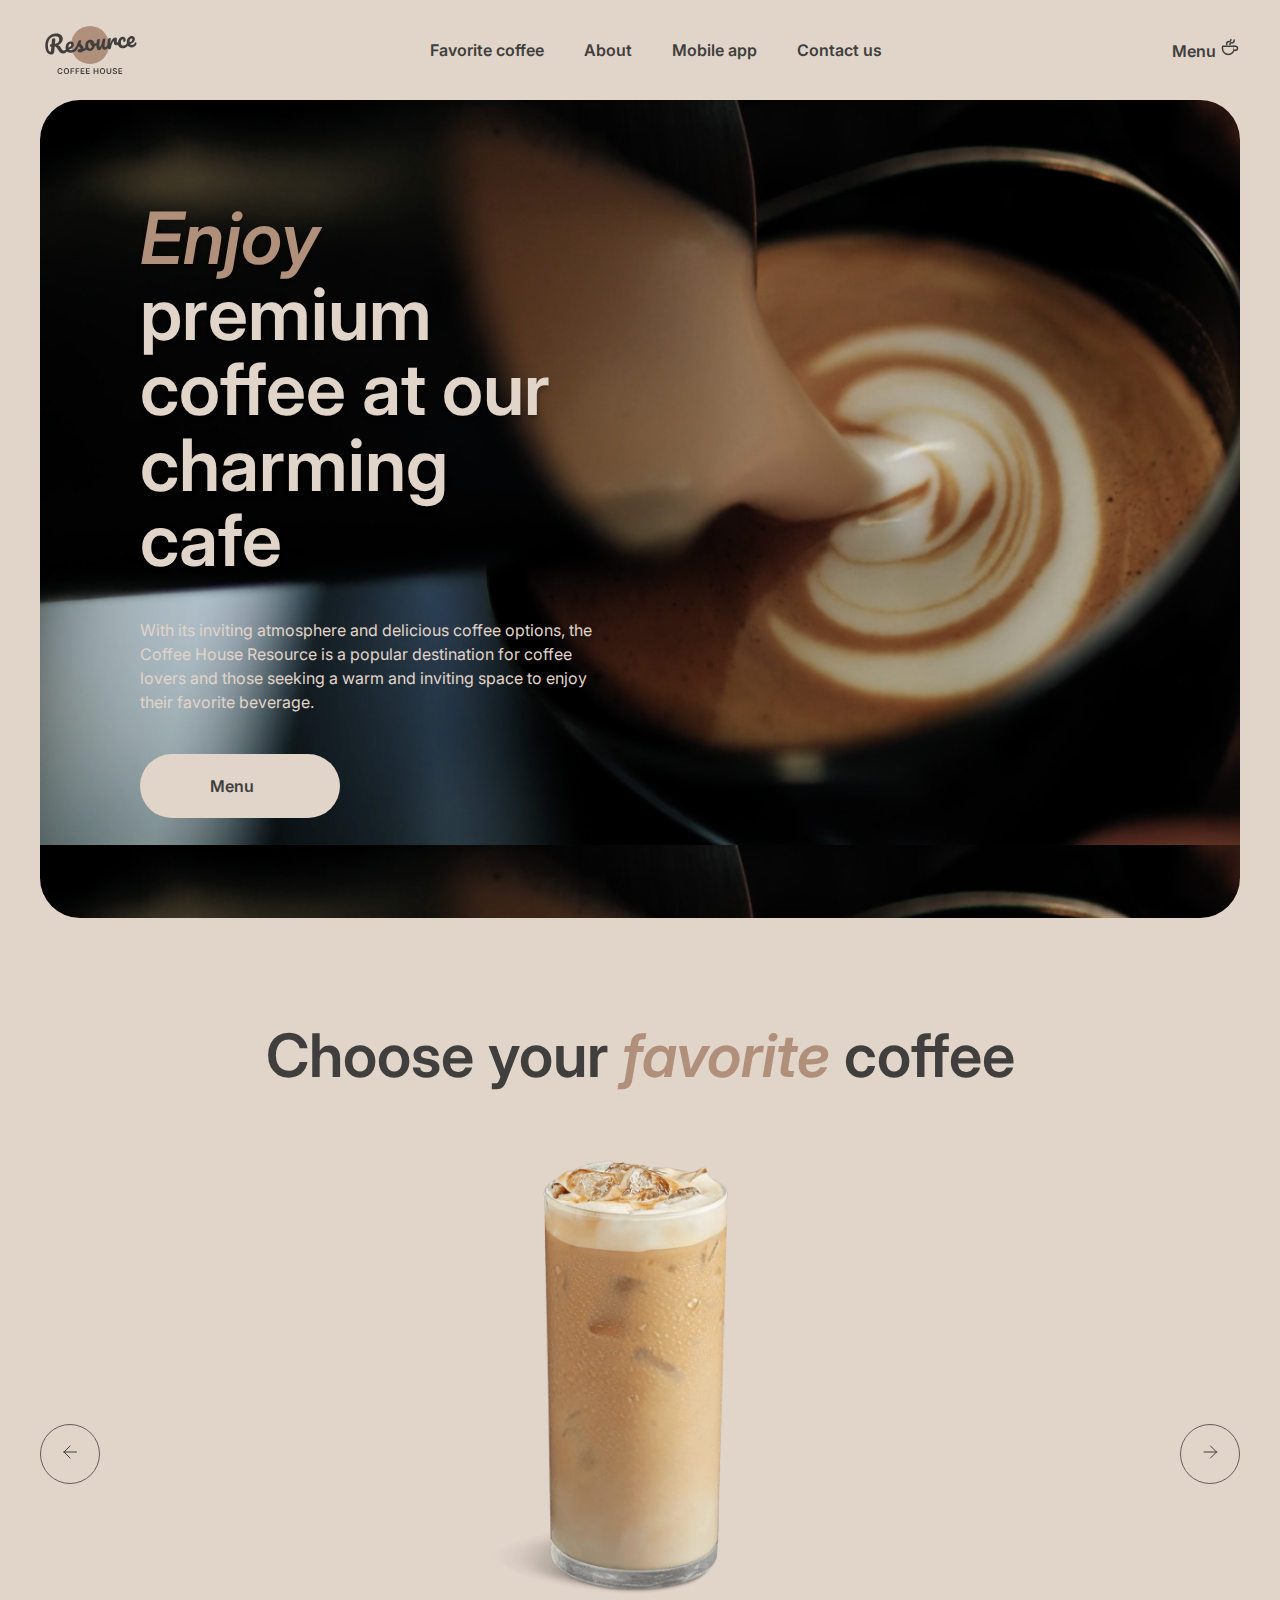
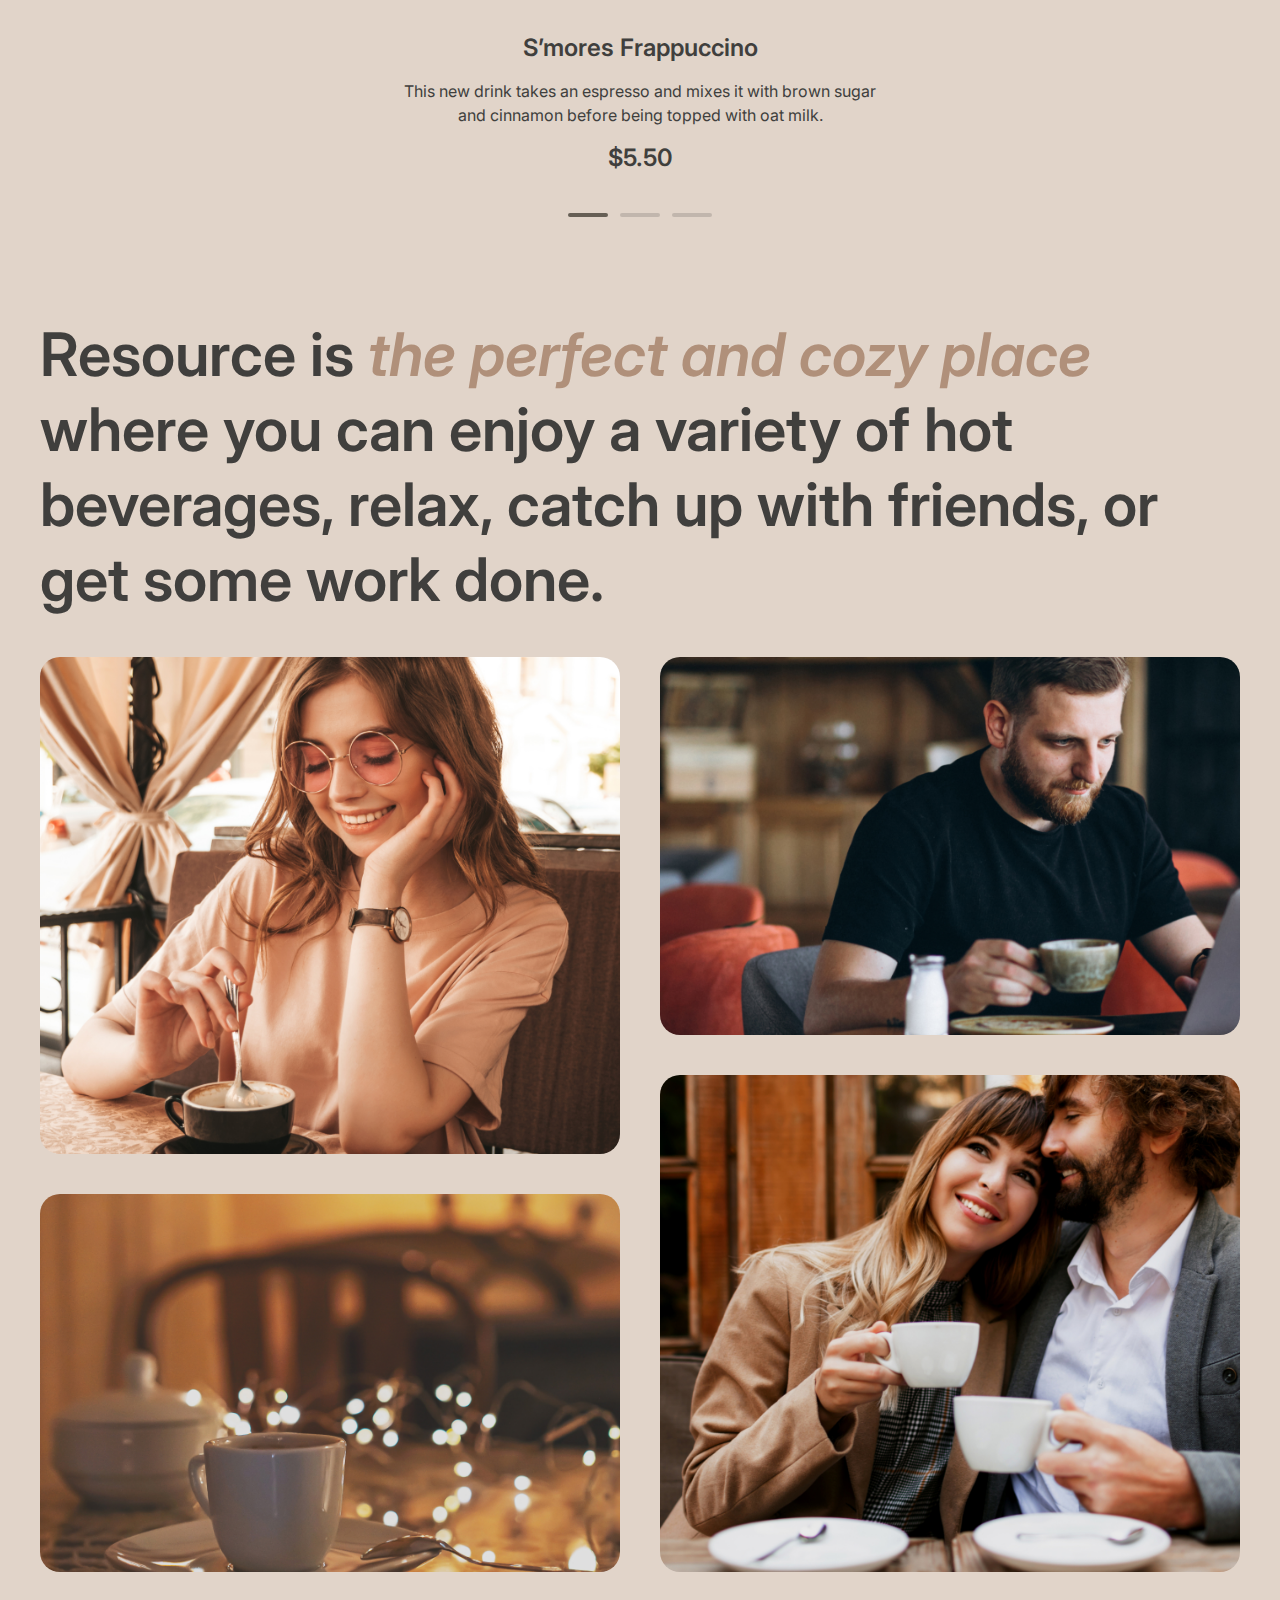
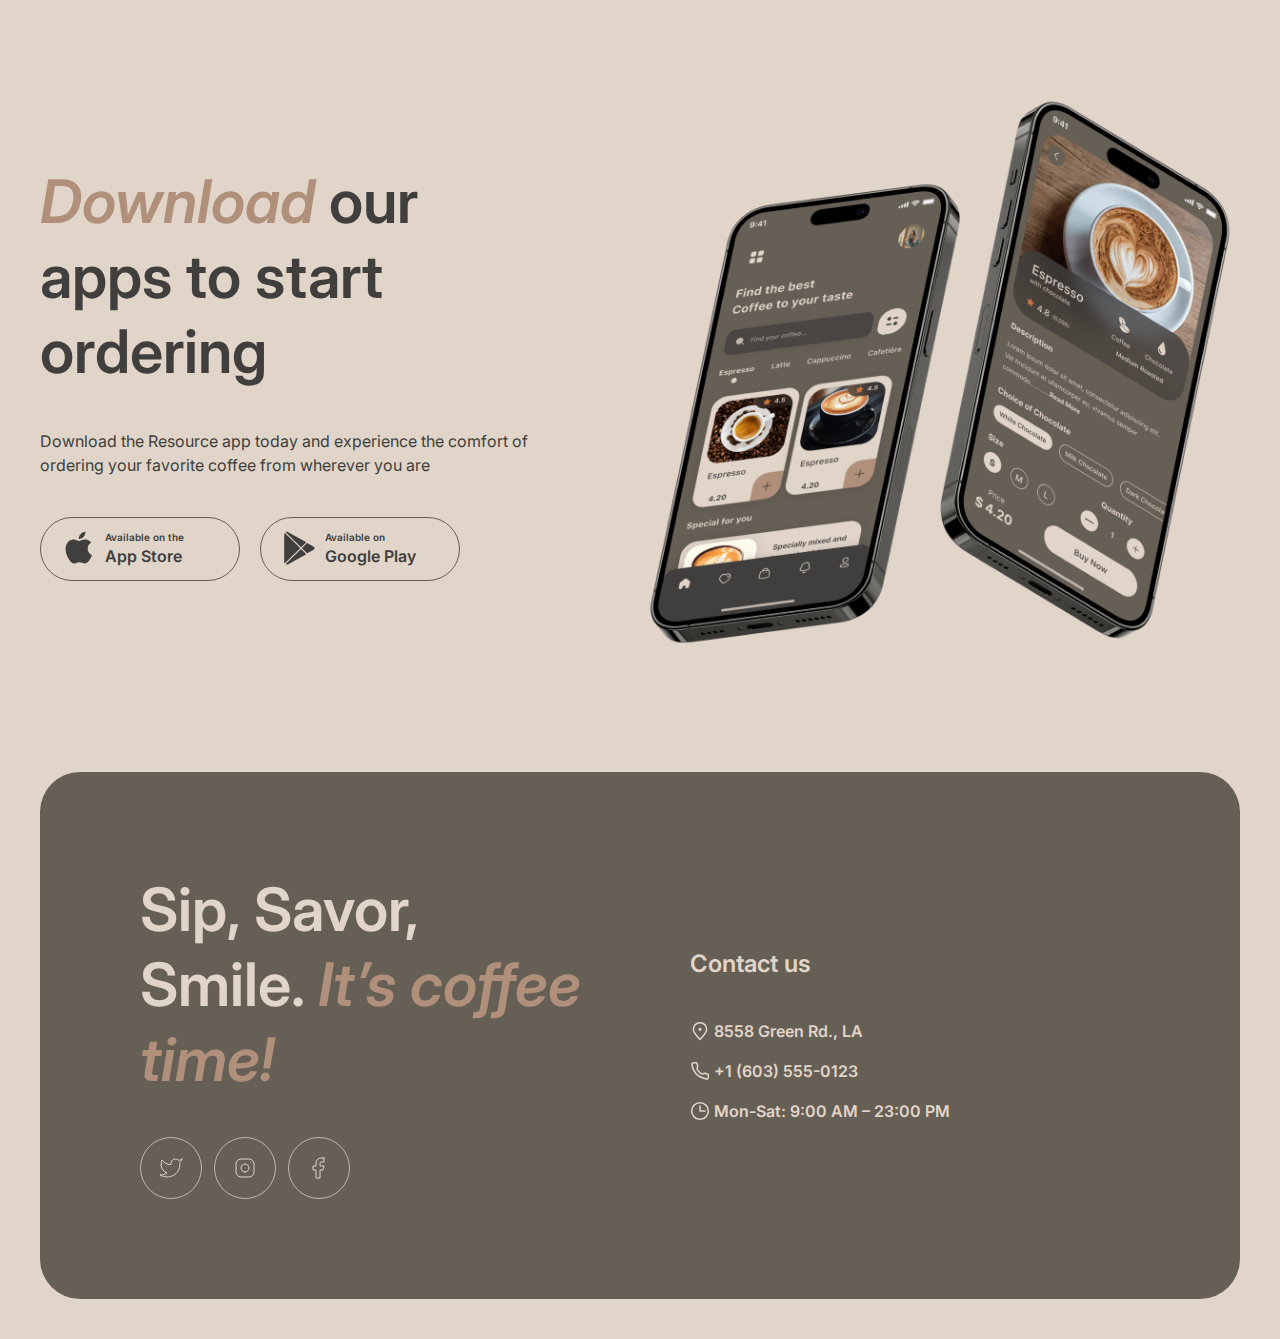
==== commit 7657b35d: "feat: responsive page menu.html" ====
--- a/coffee-house/index.html
+++ b/coffee-house/index.html
@@ -122,19 +122,33 @@
             a variety of hot beverages, relax, catch up with friends, or get some work done.</h2>
           <div class="about_blocks d-flex">
             <div class="about_images-block block-1 d-flex">
-              <div class="about_image-wrapper">
-                <img class="about_image" src="./static/images/about-1.jpg" alt="Photo of a girl with coffee">
-              </div>
-              <div class="about_image-wrapper">
+              <div class="image-wrapper image_large">
+                <img class="about_image" 
+                srcset="
+                ./static/images/about-1_768px.png 768w,
+                "
+                sizes="(max-width: 768px) 768px,
+                1000px"
+                src="./static/images/about-1.png"
+                alt="Photo of a girl with coffee">
+              </div>
+              <div class="image-wrapper">
                 <img class="about_image" src="./static/images/about-2.png" alt="Evening mug photography">  
               </div>
             </div>
             <div class="about_images-block block-2 d-flex">
-              <div class="about_image-wrapper">
+              <div class="image-wrapper">
                 <img class="about_image" src="./static/images/about-3.png" alt="Photo of a man with coffee">
               </div>
-              <div class="about_image-wrapper">
-                <img class="about_image" src="./static/images/about-4.png" alt="Photo of a couple in love with coffee">
+              <div class="image-wrapper">
+                <img class="about_image" 
+                srcset="
+                ./static/images/about-4_768px.png 768w,
+                "
+                sizes="(max-width: 768px) 768px,
+                1000px"
+                src="./static/images/about-4.png"
+                alt="Photo of a couple in love with coffee">
               </div>
             </div>
           </div>
--- a/coffee-house/styles.css
+++ b/coffee-house/styles.css
@@ -21,7 +21,7 @@
 }*/
 
 .container {
-  width: 100vw;
+  width: 100%;
   padding: 20px 0 40px 0;
   flex-direction: column;
   gap: 100px;
@@ -34,12 +34,16 @@
 .main {
   flex-direction: column;
   gap: 100px;
+
+  width: 100%
 }
 
 .header {
   flex-direction: column;
   align-items: center;
   gap: 20px;
+
+  width: 100%;
 }
 
 .header-menu {
@@ -55,6 +59,8 @@
   justify-content: space-between;
   align-items: center;
   align-self: stretch;
+
+  width: 100%;
 }
 
 .header-menu_logo {
@@ -231,6 +237,8 @@
   flex-direction: column;
   align-items: center;
   align-self: stretch;
+
+  box-sizing: border-box;
 }
 
 .favorite-coffee_container {
@@ -265,6 +273,8 @@
   align-items: center;
   flex: 1 0 auto;
   overflow: hidden;
+
+  width: 100%;
 }
 
 .favorite-coffee_slide {
@@ -272,7 +282,7 @@
   flex-direction: column;
   flex: 1 0 100%;
   align-items: center;
-  width: 480px;
+  width: 100%;
   text-align: center;
   color: var(--text-dark);
 }
@@ -324,6 +334,7 @@
 .favorite-coffee_coffee-description,
 .menu_beverage-description {
   font: normal 400 16px/24px Inter, sans-serif;
+  width: 100%;
 }
 
 .favorite-coffee_coffee-description {
@@ -374,18 +385,35 @@
   gap: 40px;
   align-items: flex-start;
 
-  flex: 1 0 50%;
-}
-
-.about_image-wrapper {
+  flex: 1 1 50%;
+}
+
+.image-wrapper {
   overflow: hidden;
 }
 
+.image-wrapper2 {
+  width: 100%;
+  height: 430px;
+  background: url('./static/images/about-2.jpg');
+  background-size: cover;
+  background-position: center;
+  background-repeat: no-repeat;
+
+  overflow: hidden;
+  border-radius: 20px;
+}
+
+.image-wrapper2:hover {
+  background-size:auto;
+}
+
 .about_image {
+  display: block;
   border-radius: 20px;
   transition: all .5s;
-  width: 100%;
   height: auto;
+  width: 100%;
 }
 
 /*.about_image:hover {
@@ -401,13 +429,15 @@
   gap: 100px;
   justify-content: center;
   align-items: center;
+
+  width: 100%;
 }
 
 .mobile-apps_container img {
   width: 50%;
   height: auto;
 
-  flex: 1 1 50%;
+  flex: 0 1 50%;
 }
 
 .mobile-apps_offer {
@@ -416,7 +446,7 @@
   align-items: flex-start;
   justify-content: center;
 
-  flex: 1 1 50%;
+  flex: 0 1 50%;
 }
 
 .mobile-apps_description {
@@ -568,6 +598,9 @@
   flex-direction: column;
   gap: 40px;
   padding: 0 40px;
+
+  max-width: 100%;
+  box-sizing: border-box;
 }
 
 .menu_offer {
@@ -575,10 +608,12 @@
   gap: 40px;
   align-items: center;
   text-align: center;
+
+  max-width: 100%;
 }
 
 .menu_header {
-  width: 800px;
+  max-width: 800px;
 }
 
 .menu_list {
@@ -632,6 +667,8 @@
   grid-template-columns: repeat(4, 1fr);
   grid-template-rows: repeat(2, 1fr);
   gap: 40px;
+
+  max-width: 100%;
 }
 
 .menu_beverage {
@@ -639,17 +676,22 @@
 
   border: 1px solid var(--border-light);
   border-radius: 40px;
-
-  height: 506px;
+  height: 504px;
+  width: auto;
+
+  overflow: hidden;
 }
 
 .menu_beverage-image {
+  display: block;
   border-radius: 40px;
   transition: all 0.3s ease;
+  width: 100%;
+  height: auto;
 }
 
 .menu_beverage:hover .menu_beverage-image {
-  transform: scale(1.05);
+  transform: scale(0.9);
 }
 
 .menu_beverage-info {
@@ -670,6 +712,18 @@
   margin-bottom: 0;
 }
 
+.menu_refresh {
+  display: none;
+  flex-direction: column;
+  gap: 8px;
+  width: 60px;
+  height: 60px;
+  justify-content: center;
+  align-items: center;
+  border: 1px solid var(--border-dark);
+  border-radius: 100px;
+}
+
 .menu-main {
   margin-bottom: 80px;
 }
--- a/coffee-house/media.css
+++ b/coffee-house/media.css
@@ -14,6 +14,8 @@
 
   .enjoy {
     padding: 100px 60px;
+
+    background-position: center;
   }
 
   .enjoy_container {
@@ -28,20 +30,66 @@
     width: 100%;
   }
 
-  .block-1 .about_image-wrapper:nth-child(2) {
+  .block-1 .image-wrapper:nth-child(2) {
     display: none;
   }
   
-  .block-2 .about_image-wrapper:nth-child(1) {
+  .block-2 .image-wrapper:nth-child(1) {
     display: none;
   }
 
   .about_blocks {
     flex-direction: column;
+    
   }
 
   .footer-container {
     flex-direction: column;
     padding: 100px 60px;
   }
+
+  .menu_beverages {
+    grid-template-columns: repeat(2, 1fr);
+    grid-template-rows: repeat(2, 1fr);
+  }
+
+  .menu_beverage {
+    max-width: 310px;
+    max-height: 504px;
+  }
+
+  .menu_beverage:nth-child(n + 5) {
+    display: none;
+  }
+
+  .menu_beverage:nth-child(odd) {
+    justify-self: end;
+  }
+
+  .menu_refresh {
+    display: flex;
+    align-self: center;
+  }
+}
+
+/*@media (max-width: 767px) {
+  .section-header {
+    font-size: calc(32px + 28 * (100vw - 380px) / 767);
+    line-height: 1.25;
+  }
+
+  .enjoy_coffee {
+    font-size: calc(42px + 25 * (100vw - 380px) / 1440);
+    line-height: 1.15;
+
+    text-shadow: none;
+  }
+}*/
+
+@media (max-width: 536px) {
+  .enjoy {
+    padding: 60px 16px;
+  }
+
+
 }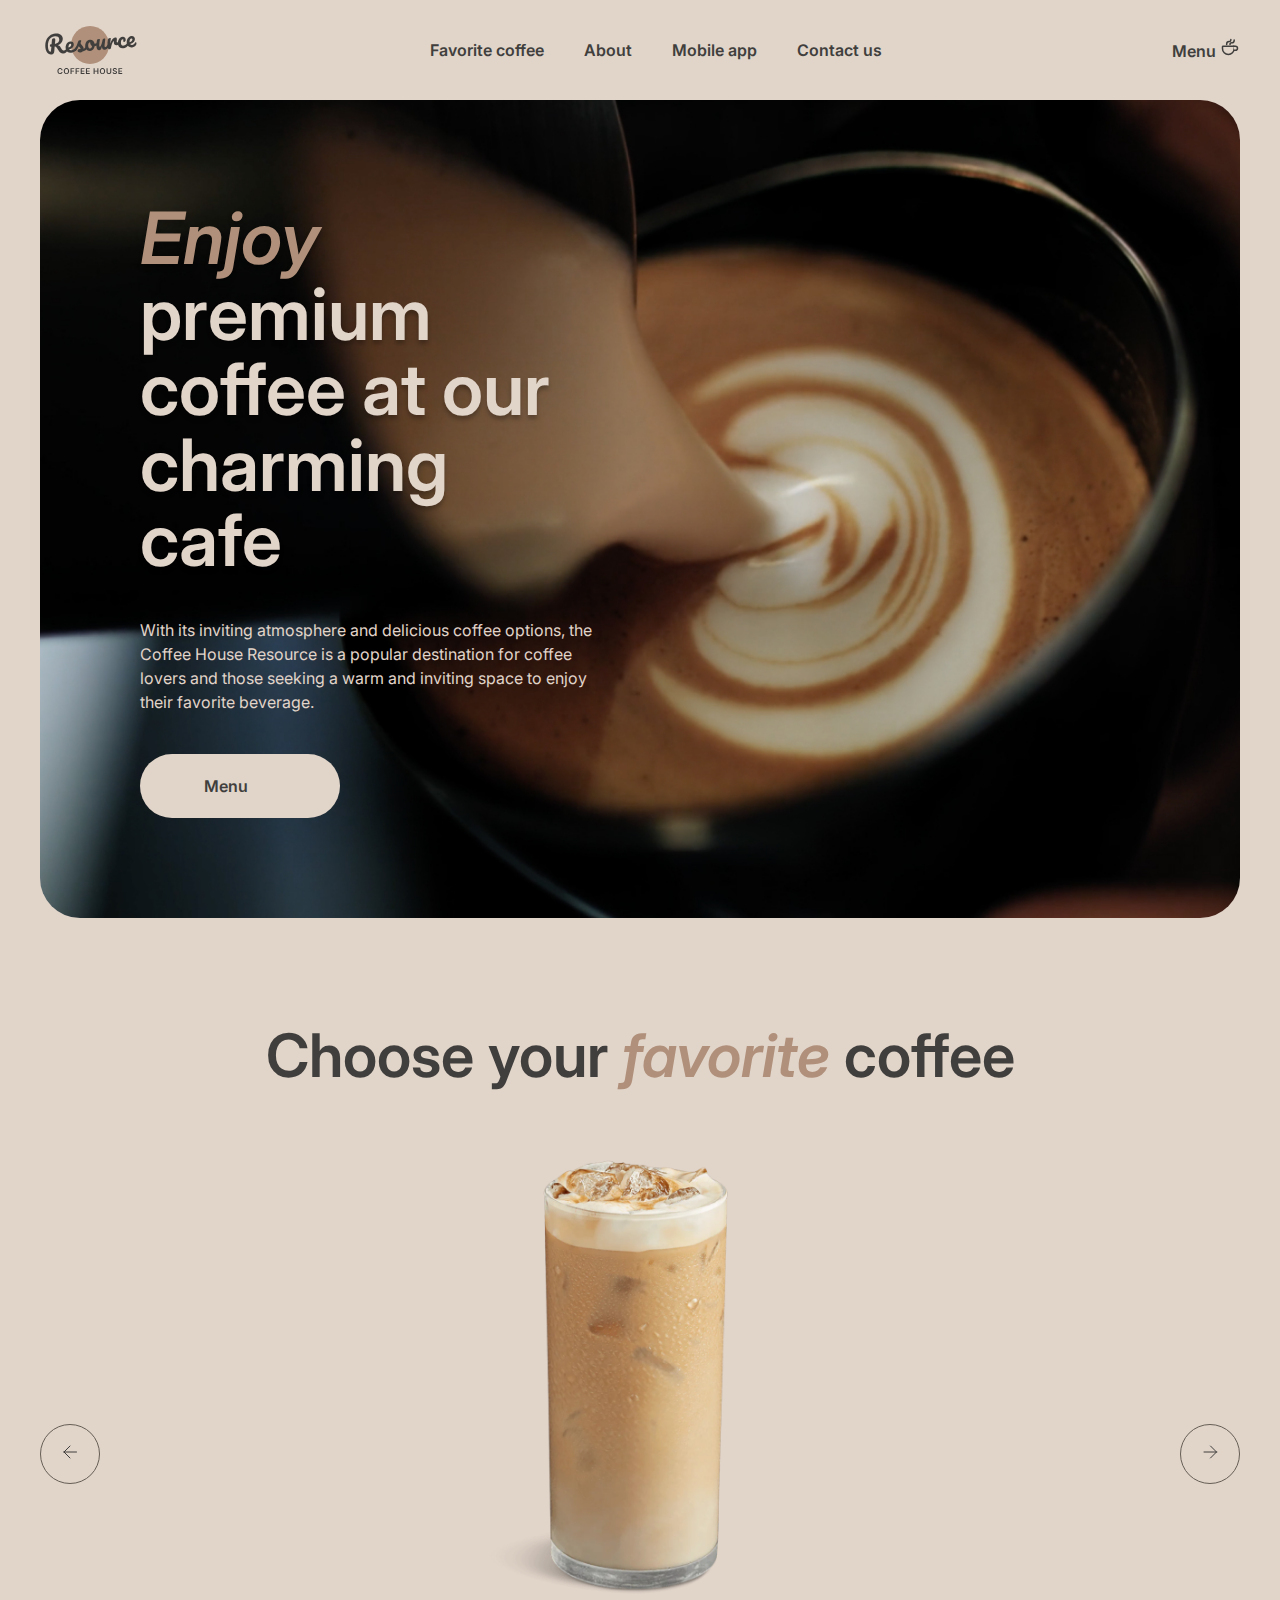
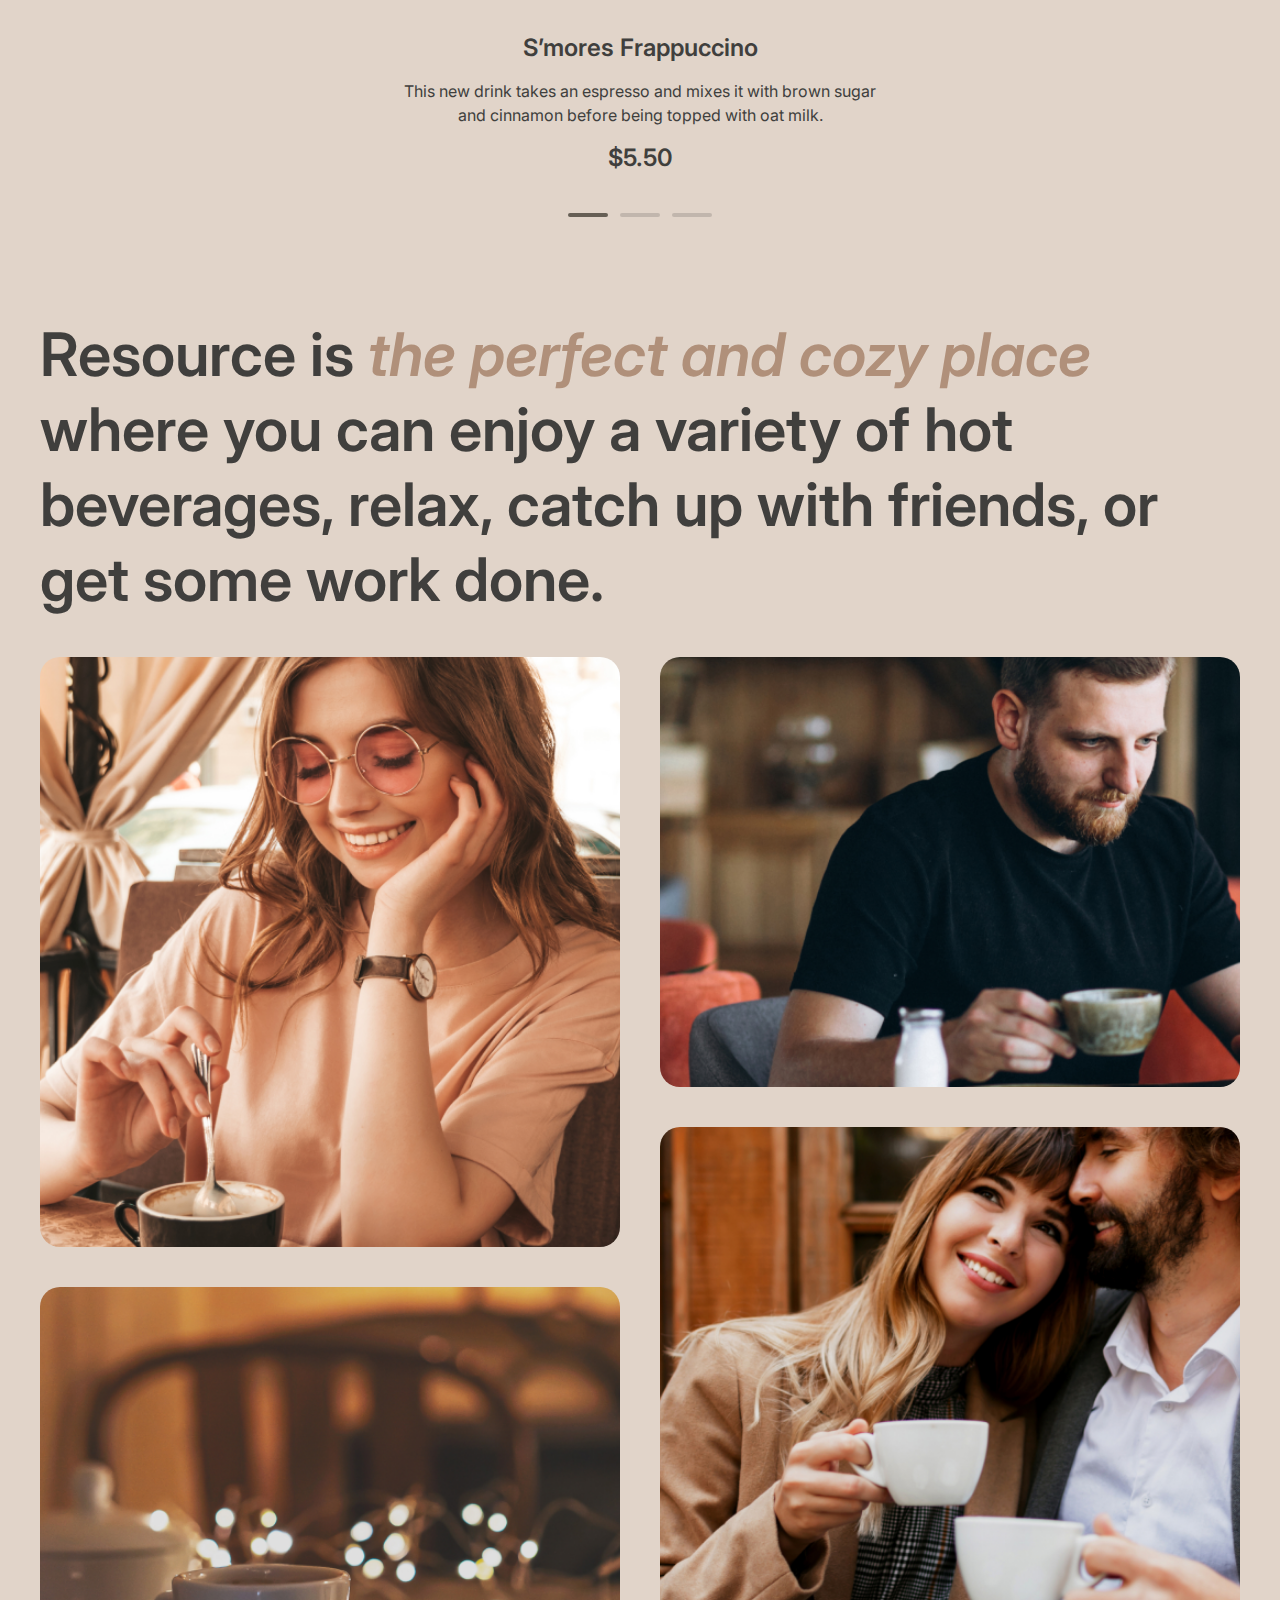
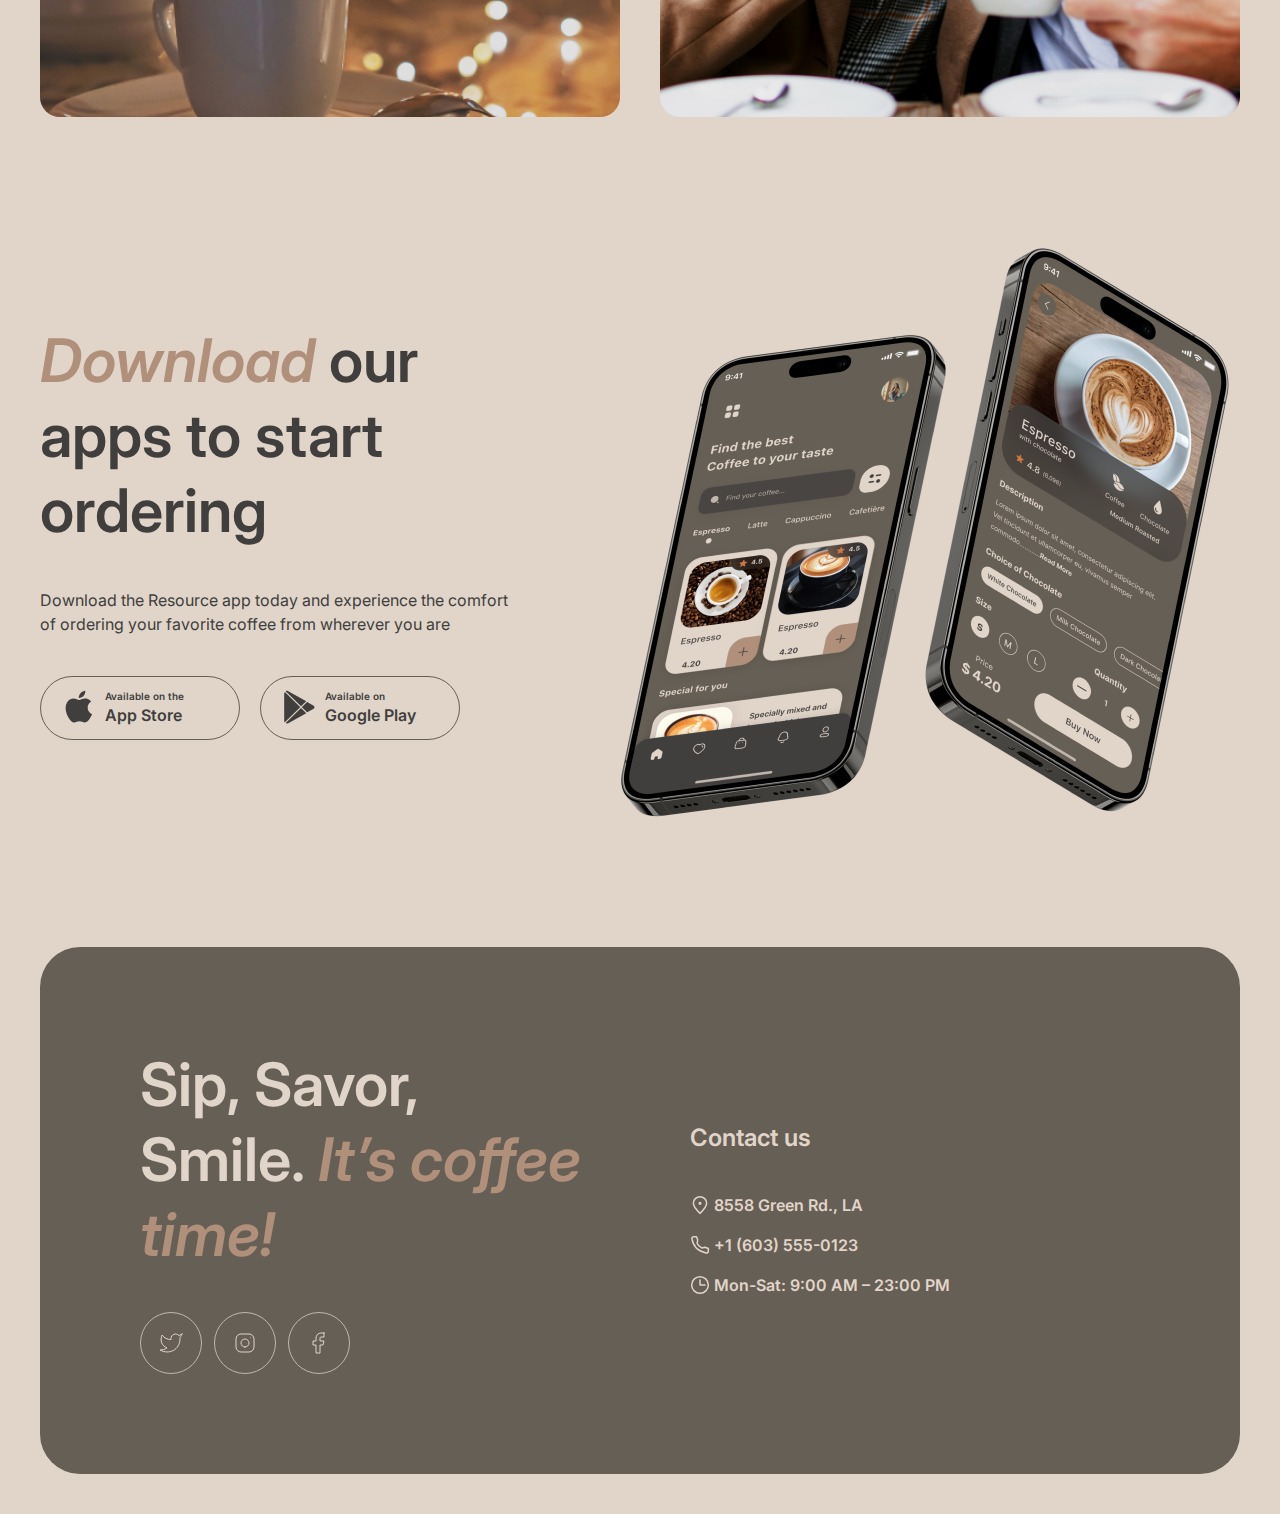
==== commit d5253411: "fix: fixed wrong responsive styles" ====
--- a/coffee-house/index.html
+++ b/coffee-house/index.html
@@ -3,7 +3,7 @@
 <head>
   <meta charset="UTF-8">
   <meta name="viewport" content="width=device-width, initial-scale=1.0">
-  <title>Coffee House. Week 1</title>
+  <title>Coffee House. Week 2</title>
   <link rel="stylesheet" href="styles.css">
   <link rel="stylesheet" href="media.css">
   <link type="image/png" rel="icon" href="icon.png">
@@ -122,31 +122,21 @@
             a variety of hot beverages, relax, catch up with friends, or get some work done.</h2>
           <div class="about_blocks d-flex">
             <div class="about_images-block block-1 d-flex">
-              <div class="image-wrapper image_large">
+              <div class="image-wrapper image-large">
                 <img class="about_image" 
-                srcset="
-                ./static/images/about-1_768px.png 768w,
-                "
-                sizes="(max-width: 768px) 768px,
-                1000px"
                 src="./static/images/about-1.png"
                 alt="Photo of a girl with coffee">
               </div>
-              <div class="image-wrapper">
+              <div class="image-wrapper image-small">
                 <img class="about_image" src="./static/images/about-2.png" alt="Evening mug photography">  
               </div>
             </div>
             <div class="about_images-block block-2 d-flex">
-              <div class="image-wrapper">
+              <div class="image-wrapper image-small">
                 <img class="about_image" src="./static/images/about-3.png" alt="Photo of a man with coffee">
               </div>
-              <div class="image-wrapper">
+              <div class="image-wrapper image-large">
                 <img class="about_image" 
-                srcset="
-                ./static/images/about-4_768px.png 768w,
-                "
-                sizes="(max-width: 768px) 768px,
-                1000px"
                 src="./static/images/about-4.png"
                 alt="Photo of a couple in love with coffee">
               </div>
@@ -185,7 +175,9 @@
                   </div>
                 </div>
               </div>
-              <img src="./static/images/mobile-screens.png" alt="Image of two smartphones">
+              <div class="mobile-apps_image-container d-flex">
+                <img class="mobile-apps_image" src="./static/images/mobile-screens.png" alt="Image of two smartphones">
+              </div>
             </div>
           </div>
     </main>
@@ -231,7 +223,7 @@
               </svg>
               <a class="footer_contact-text m-0" href="tel:+16035550123">+1 (603) 555-0123</a>
             </div>
-            <div class="footer_contact d-flex">
+            <div class="footer_contact no-link d-flex">
               <svg xmlns="http://www.w3.org/2000/svg" width="20" height="20" viewBox="0 0 20 20" fill="none">
                 <path d="M10 5L10 10L15 10" stroke="#E1D4C9" stroke-width="1.5" stroke-linecap="round" stroke-linejoin="round"/>
                 <path d="M10.0003 18.3333C14.6027 18.3333 18.3337 14.6023 18.3337 9.99996C18.3337 5.39759 14.6027 1.66663 10.0003 1.66663C5.39795 1.66663 1.66699 5.39759 1.66699 9.99996C1.66699 14.6023 5.39795 18.3333 10.0003 18.3333Z" stroke="#E1D4C9" stroke-width="1.5" stroke-linecap="round" stroke-linejoin="round"/>
--- a/coffee-house/styles.css
+++ b/coffee-house/styles.css
@@ -99,31 +99,6 @@
   text-decoration: none;
 }
 
-.footer_contact:nth-child(-n + 2)::before,
-.header-menu_nav-link::before {
-  position: absolute;
-  height: 2px;
-  width: 0;
-  bottom: -4px;
-  left: 50%;
-  opacity: 0;
-  transition: all 500ms ease-out;
-  transform: translate(-50%);
-  background: #403F3D;
-
-  content: '';
-}
-
-.footer_contact:nth-child(-n + 2):before {
-  background: var(--text-light);
-}
-
-.footer_contact:hover::before,
-.header-menu_nav-link:hover::before {
-  opacity: 100;
-  width: 100%;
-}
-
 .hover::before {
   position: absolute;
   height: 2px;
@@ -155,10 +130,6 @@
   fill: var(--background-body);
 }
 
-.header-menu_coffee-logo:hover {
-  cursor: pointer;
-}
-
 .enjoy {
   margin: 0 40px;
   padding: 100px;
@@ -167,7 +138,10 @@
   justify-content: center;
 
   
-  background: url("./static/images/coffee-house-description.jpg"), lightgray 50% / cover no-repeat;
+  background-image: url("./static/images/coffee-house-description.jpg");
+  background-position: center;
+  background-size: cover;
+  background-repeat: no-repeat;
   
   border-radius: 40px;
 
@@ -199,6 +173,7 @@
   width: 200px;
   padding: 20px 70px;
 
+  gap: 8px;
   text-decoration: none;
   color: var(--text-dark);
   background: var(--background-body);
@@ -209,13 +184,10 @@
   font: normal 600 16px/150% Inter, sans-serif;
   color: var(--text-dark);
 
-  text-align: center;
+  justify-content: center;
+  align-items: center;
 
   box-sizing: border-box;
-}
-
-.enjoy_menu:hover span {
-  transform: translate(-10px);
 }
 
 .enjoy_menu span {
@@ -225,11 +197,8 @@
 .enjoy_menu svg {
   visibility: hidden;
   transition: transform .2s ease;
-}
-
-.enjoy_menu:hover svg {
-  visibility: visible;
-  transform: translate(-5px);
+
+  overflow: visible;
 }
 
 .favorite-coffee {
@@ -250,7 +219,6 @@
 
   text-align: center;
 }
-
 
 .section-header {
   color: var(--text-dark);
@@ -302,14 +270,6 @@
   transition: all .5s ease-in-out;
 }
 
-.favorite-coffee_button-control:hover {
-  background: #665F55;
-}
-
-.favorite-coffee_button-control:hover .favorite-coffee_arrow {
-  stroke: #E1D4C9;
-}
-
 .control-next {
   right: 0;
 }
@@ -338,7 +298,7 @@
 }
 
 .favorite-coffee_coffee-description {
-  width: 480px;
+  max-width: 480px;
 }
 
 .favorite-coffee_coffee-price,
@@ -390,30 +350,24 @@
 
 .image-wrapper {
   overflow: hidden;
-}
-
-.image-wrapper2 {
-  width: 100%;
+  border-radius: 20px;
+
+  width: 100%;
+}
+
+.image-large {
+  height: 590px;
+}
+
+.image-small {
   height: 430px;
-  background: url('./static/images/about-2.jpg');
-  background-size: cover;
-  background-position: center;
-  background-repeat: no-repeat;
-
-  overflow: hidden;
-  border-radius: 20px;
-}
-
-.image-wrapper2:hover {
-  background-size:auto;
 }
 
 .about_image {
   display: block;
-  border-radius: 20px;
-  transition: all .5s;
-  height: auto;
-  width: 100%;
+  height: 100%;
+  width: 100%;
+  object-fit: cover;
 }
 
 /*.about_image:hover {
@@ -433,11 +387,17 @@
   width: 100%;
 }
 
-.mobile-apps_container img {
-  width: 50%;
-  height: auto;
-
-  flex: 0 1 50%;
+.mobile-apps_container-image {
+  width: 100%;
+
+  justify-content: center;
+  align-items: center;
+};
+
+.mobile-apps_image {
+  display: block;
+  width: 630px;
+  height: 630px;
 }
 
 .mobile-apps_offer {
@@ -446,7 +406,7 @@
   align-items: flex-start;
   justify-content: center;
 
-  flex: 0 1 50%;
+  width: 100%;
 }
 
 .mobile-apps_description {
@@ -483,15 +443,6 @@
   transition: all 1s ease;
 }
 
-.mobile-apps_button:hover {
-  background: var(--border-dark);
-  color: var(--text-light);
-}
-
-.mobile-apps_button:hover .mobile-apps_logo {
-  fill: #E1D4C9;
-}
-
 .mobile-apps_available-text {
   font: normal 600 10px/14px Inter, sans-serif;
 }
@@ -564,6 +515,12 @@
 
   justify-content: flex-start;
   align-items: center;
+
+  width: fit-content;
+}
+
+.footer_contact .no-link {
+  gap: 0px;
 }
 
 .footer_contact-header {
@@ -582,14 +539,6 @@
   color: var(--text-light);
 }
 
-.footer_social-link:hover {
-  background: var(--background-body);
-}
-
-.footer_social-link:hover .footer_social-logo {
-  stroke: #403F3D;
-}
-
 .menu-container {
   gap: 20px;
 }
@@ -619,6 +568,8 @@
 .menu_list {
   flex-direction: row;
   gap: 16px;
+
+  max-width: 100%;
 }
 
 .menu_list-item {
@@ -642,19 +593,22 @@
   cursor: default;
 }
 
-.menu_list-item:hover {
-  background: #665F55;
-  color: var(--text-light);
-}
-
 .menu_item-logo {
+  width: 30px;
+  height: 30px;
   padding: 3px 7px;
   justify-content: center;
   align-items: center;
 
   border-radius: 100px;
-  background-color: var(--background-body);
+  background-image: url("./static/images/coffee.svg");
+
   font: normal 600 16px/24px Inter, sans-serif;
+
+  align-self: center;
+  justify-self: center;
+
+  box-sizing: border-box;
 }
 
 .menu_item-name {
@@ -690,10 +644,6 @@
   height: auto;
 }
 
-.menu_beverage:hover .menu_beverage-image {
-  transform: scale(0.9);
-}
-
 .menu_beverage-info {
   flex-direction: column;
   align-items: flex-start;
@@ -728,10 +678,9 @@
   margin-bottom: 80px;
 }
 
-.item-coffee {
-  background: #665F55;
+.menu_list-item.active {
+  background: var(--border-dark);
   color: var(--text-light);
-
   cursor: default;
 }
 
--- a/coffee-house/media.css
+++ b/coffee-house/media.css
@@ -1,3 +1,39 @@
+@media (max-width: 1200px) {
+  .menu_beverages {
+    grid-template-columns: repeat(3, 1fr);
+    grid-template-rows: repeat(2, 1fr);
+  }
+
+  .menu_beverage:nth-child(n + 7) {
+    display: none;
+  }
+
+  .menu_refresh {
+    display: flex;
+    align-self: center;
+  }
+}
+
+@media (max-width: 900px) {
+  .menu_beverages {
+    grid-template-columns: repeat(2, 1fr);
+    grid-template-rows: repeat(2, 1fr);
+  }
+
+  .menu_beverage {
+    max-width: 310px;
+    max-height: 504px;
+  }
+
+  .menu_beverage:nth-child(n + 5) {
+    display: none;
+  }
+
+  .menu_beverage:nth-child(odd) {
+    justify-self: end;
+  }
+}
+
 @media (max-width: 768px) {
   .header-menu_container {
     justify-content: space-between;
@@ -22,12 +58,12 @@
     width: 100%;
   }
 
+  .enjoy_menu svg {
+    visibility: visible;
+  }
+
   .mobile-apps_container {
     flex-direction: column;
-  }
-
-  .mobile-apps_container img {
-    width: 100%;
   }
 
   .block-1 .image-wrapper:nth-child(2) {
@@ -48,48 +84,170 @@
     padding: 100px 60px;
   }
 
-  .menu_beverages {
-    grid-template-columns: repeat(2, 1fr);
-    grid-template-rows: repeat(2, 1fr);
-  }
-
-  .menu_beverage {
-    max-width: 310px;
-    max-height: 504px;
-  }
-
-  .menu_beverage:nth-child(n + 5) {
-    display: none;
-  }
-
-  .menu_beverage:nth-child(odd) {
-    justify-self: end;
-  }
-
-  .menu_refresh {
-    display: flex;
-    align-self: center;
-  }
-}
-
-/*@media (max-width: 767px) {
+}
+
+@media (max-width: 720px) {
   .section-header {
-    font-size: calc(32px + 28 * (100vw - 380px) / 767);
+    font-size: calc(32px + 28 * (100vw - 380px) / 690);
     line-height: 1.25;
   }
 
   .enjoy_coffee {
-    font-size: calc(42px + 25 * (100vw - 380px) / 1440);
+    font-size: calc(42px + 25 * (100vw - 380px) / 690);
     line-height: 1.15;
 
     text-shadow: none;
   }
-}*/
+
+  .favorite-coffee_button-control {
+    display: none;
+  }
+
+  .mobile-apps_image {
+    width: 348px;
+    height: 348px;
+  }
+}
 
 @media (max-width: 536px) {
   .enjoy {
     padding: 60px 16px;
-  }
-
-
+    margin: 0 16px;
+  }
+
+  .footer {
+    margin: 0 16px;
+  }
+
+  .footer-container {
+    padding: 60px 16px;
+
+    gap: 40px;
+  }
+
+  .header-menu,
+  .favorite-coffee,
+  .about,
+  .mobile-apps,
+  .menu {
+    padding: 0 16px; 
+  }
+
+  .mobile-apps_container {
+    gap: 40px;
+  }
+
+  .mobile-apps_buttons-block {
+    flex-direction: column;
+  }
+
+  .favorite-coffee_img {
+    width: 100%;
+    height: auto;
+  }
+
+  .menu_beverages {
+    grid-template-columns: repeat(1, 1fr);
+    grid-template-rows: repeat(4, 1fr);
+  }
+
+  .menu_beverage,
+  .menu_beverage:nth-child(odd) {
+    justify-self: center;
+  }
+
+  .menu_list {
+    gap: 8px;
+  }
+
+  .menu_list-item {
+    box-sizing: border-box;
+  }
+}
+
+@media (hover: hover) {
+  .about_image {
+    transform: scale(1.1);
+    transition: transform .5s ease;
+    cursor: pointer;
+  }
+
+  .footer_contact:nth-child(-n + 2)::before,
+  .header-menu_nav-link::before {
+    position: absolute;
+    height: 2px;
+    width: 0;
+    bottom: -4px;
+    left: 50%;
+    opacity: 0;
+    transition: all 500ms ease-out;
+    transform: translate(-50%);
+    background: #403F3D;
+
+    content: '';
+  }
+
+  .footer_contact:nth-child(-n + 2):before {
+    background: var(--text-light);
+  }
+  
+  .footer_contact:hover::before,
+  .header-menu_nav-link:hover::before {
+    opacity: 100;
+    width: 100%;
+  }
+
+  .header-menu_coffee-logo:hover {
+    cursor: pointer;
+  }
+
+  .enjoy_menu:hover span {
+    transform: translate(-10px);
+  }
+
+  .enjoy_menu:hover svg {
+    visibility: visible;
+    transform: translate(-5px);
+  }
+
+  .favorite-coffee_button-control:hover {
+    background: #665F55;
+  }
+
+  .favorite-coffee_button-control:hover .favorite-coffee_arrow {
+    stroke: #E1D4C9;
+  }
+
+  .about_image:hover {
+    transform: scale(1);
+  }
+
+  .mobile-apps_button:hover {
+    background: var(--border-dark);
+    color: var(--text-light);
+  }
+
+  .mobile-apps_button:hover .mobile-apps_logo {
+    fill: #E1D4C9;
+  }
+
+  .footer_social-link:hover {
+    background: var(--background-body);
+  }
+  
+  .footer_social-link:hover .footer_social-logo {
+    stroke: #403F3D;
+  }
+
+  .menu_list-item:nth-child(n + 2) {
+    cursor: pointer;
+  }
+  .menu_list-item:hover {
+    background: #665F55;
+    color: var(--text-light);
+  }
+
+  .menu_beverage:hover .menu_beverage-image {
+    transform: scale(1);
+  }
 }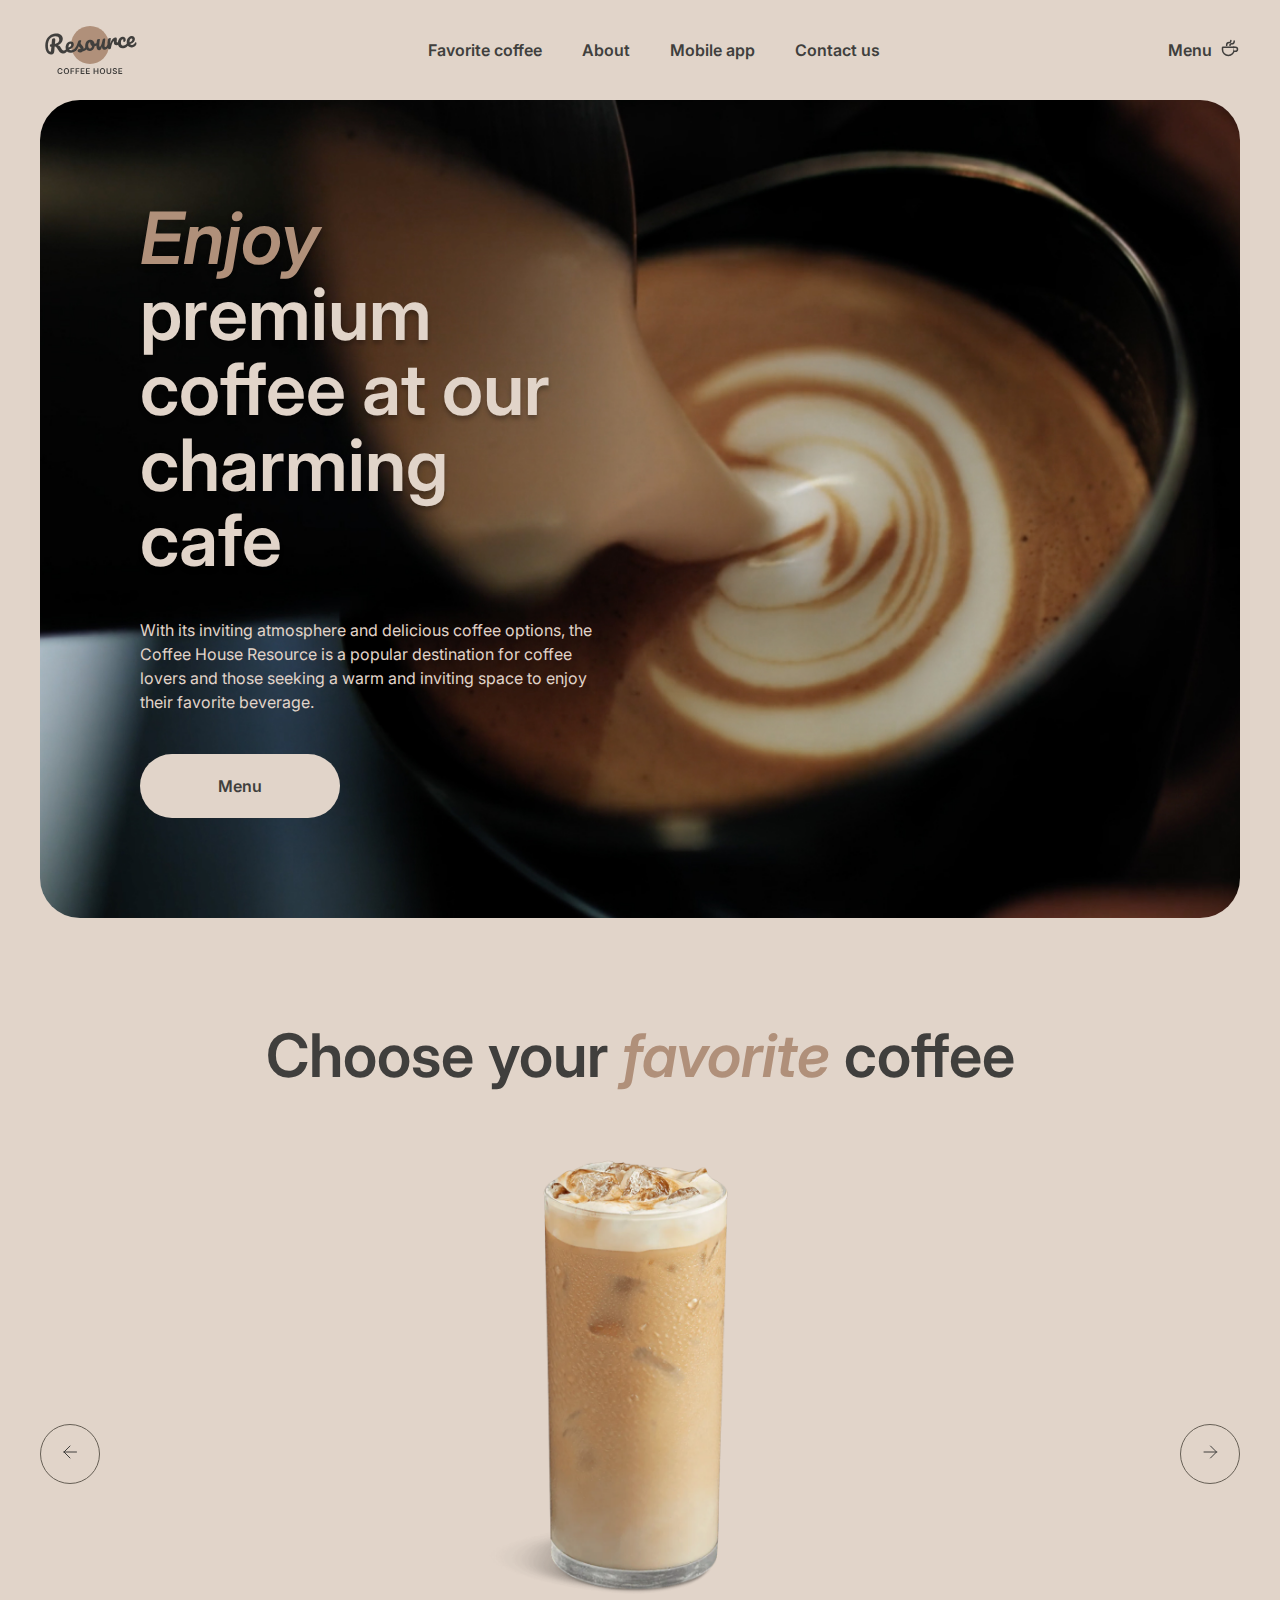
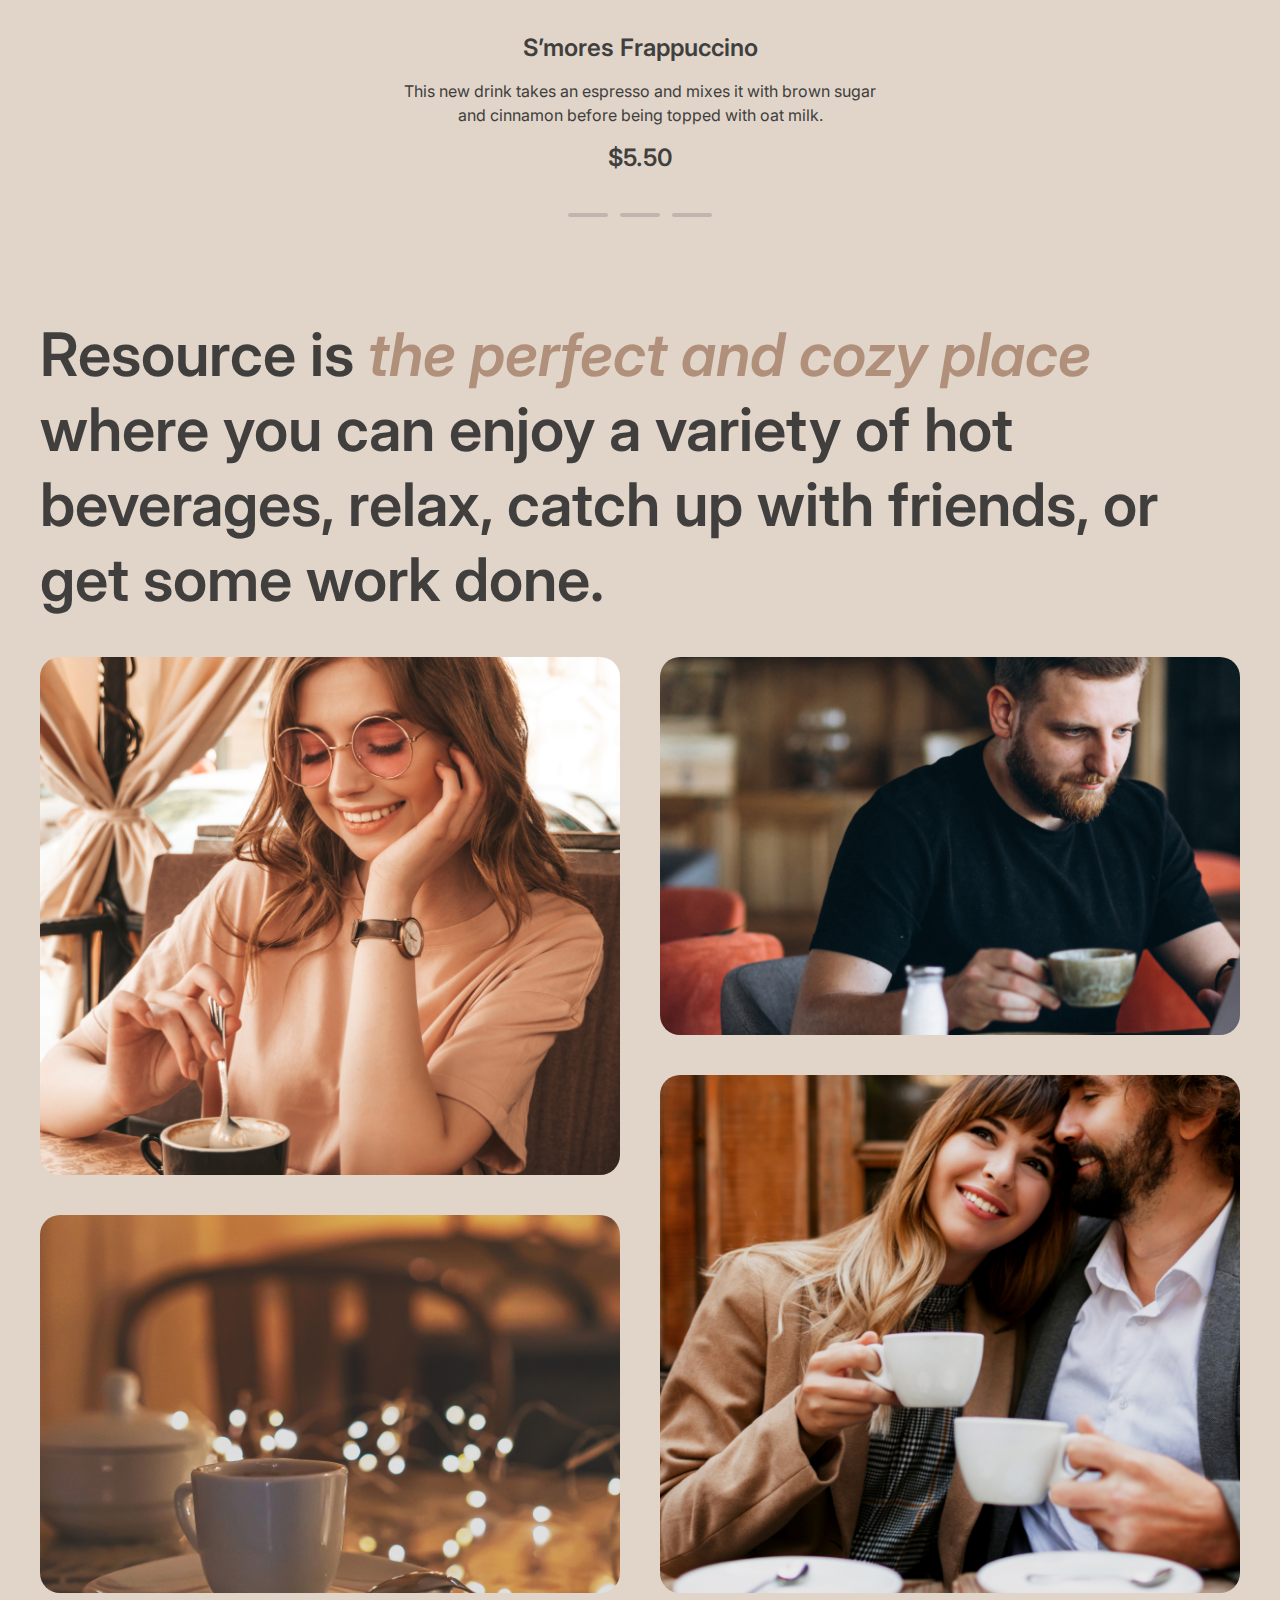
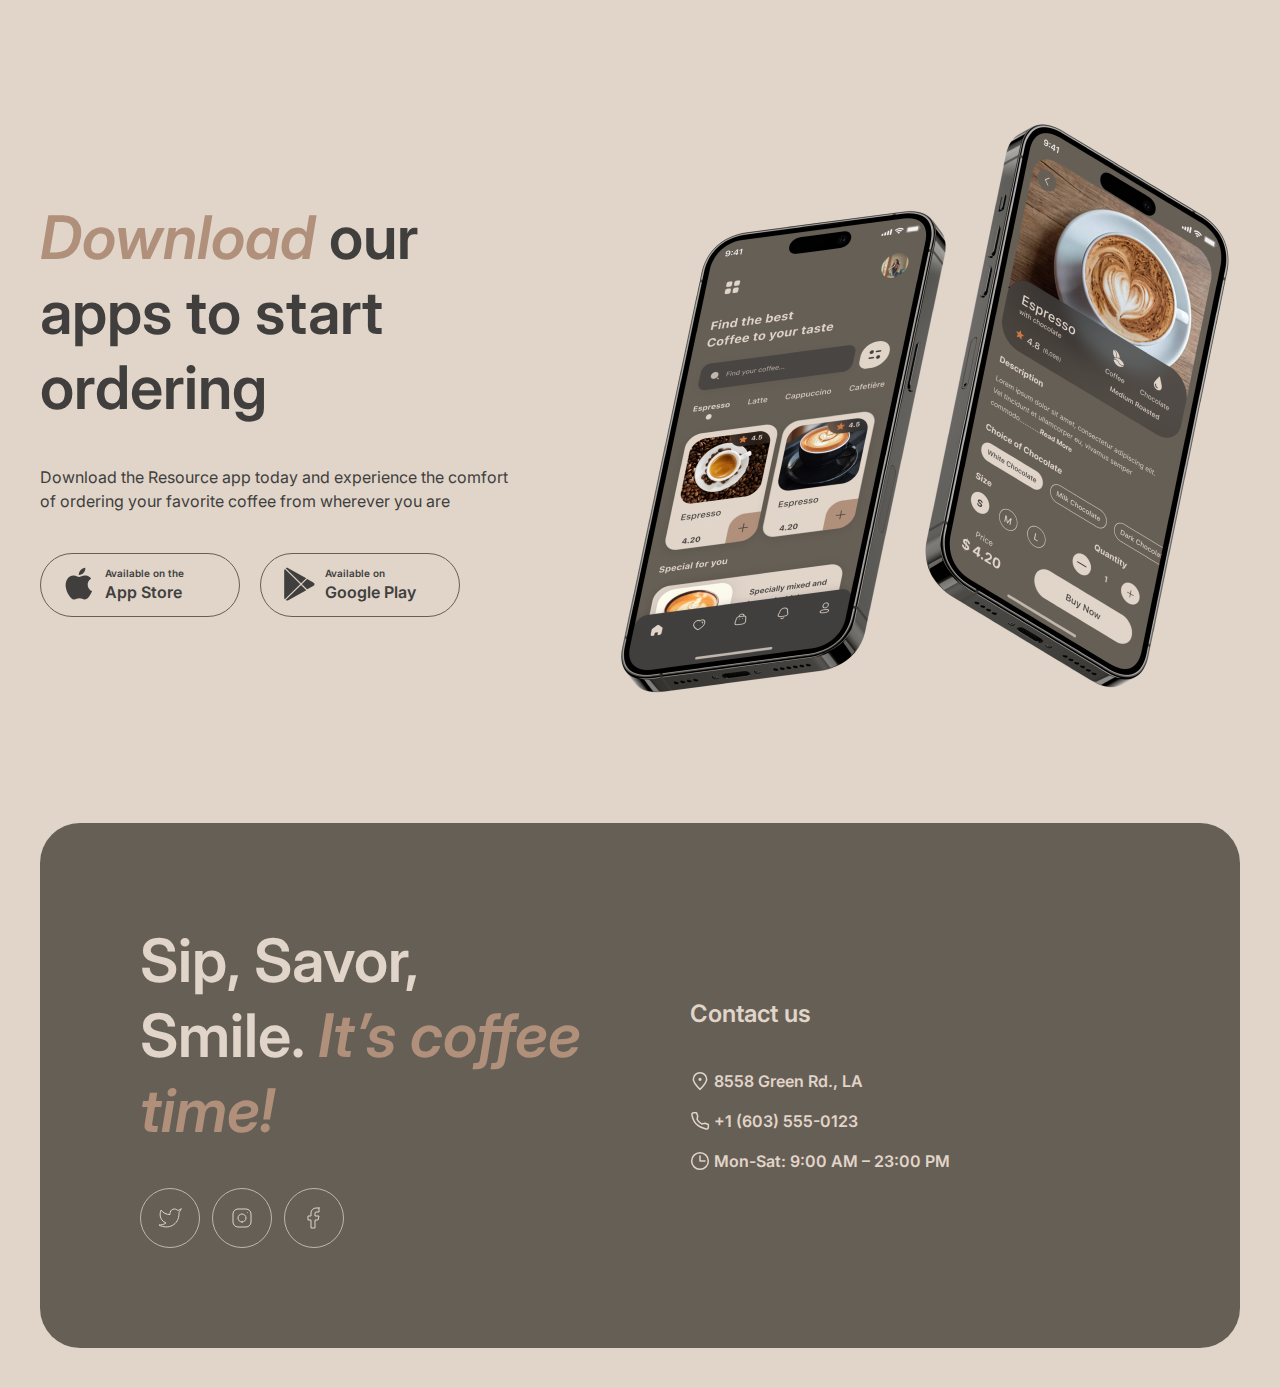
==== commit 9e030dac: "feat: added mobile-menu" ====
--- a/coffee-house/index.html
+++ b/coffee-house/index.html
@@ -17,12 +17,8 @@
             <img src="static/images/logo.svg" alt="Logotype cafe Coffee House">
           </div>
           <div class="header-menu_burger">
-            <svg xmlns="http://www.w3.org/2000/svg" width="18" height="2" viewBox="0 0 18 2" fill="none">
-              <path d="M1 1H17" stroke="#403F3D" stroke-width="1.5" stroke-linecap="round" stroke-linejoin="round"/>
-            </svg>
-            <svg xmlns="http://www.w3.org/2000/svg" width="18" height="2" viewBox="0 0 18 2" fill="none">
-              <path d="M1 1H17" stroke="#403F3D" stroke-width="1.5" stroke-linecap="round" stroke-linejoin="round"/>
-            </svg>
+            <span class="burger__line burger__line_first"></span>
+            <span class="burger__line burger__line_second"></span>
           </div>
           <div class="header-menu_nav d-flex">
             <div class="header-menu_nav-item">
@@ -235,5 +231,6 @@
       </div>
     </footer>
   </div>
+  <script src="./scripts.js" defer></script>
 </body>
 </html>--- a/coffee-house/styles.css
+++ b/coffee-house/styles.css
@@ -11,7 +11,9 @@
 
 body {
   background-color: var(--background-body);
-}
+  font-feature-settings: 'clig' off, 'liga' off;
+}
+
 html {
   scroll-behavior: smooth;
 }
@@ -70,6 +72,7 @@
 
 .header-menu_burger {
   display: none;
+  position: relative;
   flex-direction: column;
   gap: 8px;
   width: 2.75rem;
@@ -78,6 +81,30 @@
   align-items: center;
   border: 1px solid var(--border-dark);
   border-radius: 100px;
+
+  cursor: pointer;
+}
+
+.burger__line {
+  width: 18px;
+  height: 2px;
+  background-color: var(--text-dark);
+  transition: all 0.5s ease;
+}
+
+.header-menu_burger.active .burger__line_first {
+  position: absolute;
+  transform: rotate(45deg);
+}
+
+.header-menu_burger.active .burger__line_second {
+  position: absolute;
+  transform: rotate(-45deg);
+}
+
+.header-menu_burger.active .header-menu_nav {
+  display: flex;
+  flex-direction: column;
 }
 
 .header-menu_nav {
@@ -93,7 +120,12 @@
 }
 
 .header-menu_nav-link {
+  display: flex;
+  justify-content: center;
+  align-items: center;
   position: relative;
+
+  gap: 8px;
 
   color: var(--text-dark);
   text-decoration: none;
@@ -128,6 +160,19 @@
   height: 20px;
 
   fill: var(--background-body);
+
+  align-self: flex-start;
+}
+
+.header_mobile-menu {
+  display: flex;
+  height: 100vh;
+
+  padding: 60px 40px;
+
+  flex-direction: column;
+  gap: 100px;
+  transition: all 0.5s ease-in-out;
 }
 
 .enjoy {
@@ -178,6 +223,8 @@
   color: var(--text-dark);
   background: var(--background-body);
 
+  position: relative;
+
   border-radius: 100px;
   border-style: none;
 
@@ -267,7 +314,7 @@
 
   background: transparent;
 
-  transition: all .5s ease-in-out;
+  transition: all .7s ease-in-out;
 }
 
 .control-next {
@@ -355,6 +402,12 @@
   width: 100%;
 }
 
+.menu_beverage .image-wrapper {
+  border-radius: 40px;
+
+  flex-shrink: 0;
+}
+
 .image-large {
   height: 590px;
 }
@@ -369,10 +422,6 @@
   width: 100%;
   object-fit: cover;
 }
-
-/*.about_image:hover {
-  transform: scale(1.1);
-}*/
 
 .mobile-apps {
   padding: 0 40px;
@@ -488,6 +537,8 @@
 
   background: transparent;
   transition: all 1s ease;
+
+  box-sizing: border-box;
 }
 
 .footer_social-logo {
@@ -504,10 +555,6 @@
   justify-content: center;
 }
 
-.footer_contact-header {
-  margin: 0 0 40px 0;
-}
-
 .footer_contact {
   flex-direction: row;
   gap: 4px;
@@ -567,9 +614,8 @@
 
 .menu_list {
   flex-direction: row;
+
   gap: 16px;
-
-  max-width: 100%;
 }
 
 .menu_list-item {
@@ -601,14 +647,20 @@
   align-items: center;
 
   border-radius: 100px;
+
+  box-sizing: border-box;
+}
+
+.item-coffee {
   background-image: url("./static/images/coffee.svg");
-
-  font: normal 600 16px/24px Inter, sans-serif;
-
-  align-self: center;
-  justify-self: center;
-
-  box-sizing: border-box;
+}
+
+.item-tea {
+  background-image: url("./static/images/tea.svg");
+}
+
+.item-dessert {
+  background-image: url("./static/images/dessert.svg");
 }
 
 .menu_item-name {
@@ -638,10 +690,9 @@
 
 .menu_beverage-image {
   display: block;
-  border-radius: 40px;
-  transition: all 0.3s ease;
-  width: 100%;
-  height: auto;
+  width: 100%;
+  height: 100%;
+  object-fit: cover;
 }
 
 .menu_beverage-info {
@@ -672,6 +723,12 @@
   align-items: center;
   border: 1px solid var(--border-dark);
   border-radius: 100px;
+
+  cursor: pointer;
+}
+
+.active-link {
+  pointer-events: none;
 }
 
 .menu-main {
@@ -684,10 +741,6 @@
   cursor: default;
 }
 
-.active {
-  background: var(--border-dark);
-}
-
 .d-flex {
   display: flex;
 }
--- a/coffee-house/media.css
+++ b/coffee-house/media.css
@@ -1,10 +1,95 @@
 @media (max-width: 1200px) {
+  .mobile-apps_container {
+    flex-direction: column;
+  }
+}
+
+@media (min-width: 769px) and (max-width: 1400px) {
+  .image-large {
+    height: auto;
+  }
+
+  .image-small {
+    height: auto;
+  }
+}
+
+@media (max-width: 1100px) {
   .menu_beverages {
     grid-template-columns: repeat(3, 1fr);
+    grid-template-rows: repeat(3, 1fr);
+  }
+}
+
+@media (min-width: 769px) and (max-width: 2160px) {
+  .enjoy_menu .header-menu_coffee-logo {
+    position: absolute;
+  
+    right: 30%;
+  }
+}
+
+@media (max-width: 900px) {
+  .menu_beverage {
+    max-width: 310px;
+    max-height: 504px;
+  }
+
+  .menu_beverage:nth-child(odd) {
+    justify-self: end;
+  }
+}
+
+@media (max-width: 768px) {
+  .header-menu_container {
+    justify-content: space-between;
+  }
+
+  .header-menu_nav,
+  .header-menu_coffee-menu {
+    display: none;
+  }
+
+  .header-menu_burger {
+    display: flex;
+  }
+
+  .enjoy {
+    padding: 100px 60px;
+
+    background-position: center;
+  }
+
+  .enjoy_container {
+    width: 100%;
+  }
+
+  .enjoy_menu svg {
+    visibility: visible;
+  }
+
+  .footer-container {
+    flex-direction: column;
+    padding: 100px 60px;
+  }
+  .block-1 .image-wrapper:nth-child(2) {
+    display: none;
+  }
+  
+  .block-2 .image-wrapper:nth-child(1) {
+    display: none;
+  }
+
+  .about_blocks {
+    flex-direction: column;
+  }
+
+  .menu_beverages {
+    grid-template-columns: repeat(2, 1fr);
     grid-template-rows: repeat(2, 1fr);
   }
 
-  .menu_beverage:nth-child(n + 7) {
+  .menu_beverage:nth-child(n + 5) {
     display: none;
   }
 
@@ -12,78 +97,6 @@
     display: flex;
     align-self: center;
   }
-}
-
-@media (max-width: 900px) {
-  .menu_beverages {
-    grid-template-columns: repeat(2, 1fr);
-    grid-template-rows: repeat(2, 1fr);
-  }
-
-  .menu_beverage {
-    max-width: 310px;
-    max-height: 504px;
-  }
-
-  .menu_beverage:nth-child(n + 5) {
-    display: none;
-  }
-
-  .menu_beverage:nth-child(odd) {
-    justify-self: end;
-  }
-}
-
-@media (max-width: 768px) {
-  .header-menu_container {
-    justify-content: space-between;
-  }
-
-  .header-menu_nav,
-  .header-menu_coffee-menu {
-    display: none;
-  }
-
-  .header-menu_burger {
-    display: flex;
-  }
-
-  .enjoy {
-    padding: 100px 60px;
-
-    background-position: center;
-  }
-
-  .enjoy_container {
-    width: 100%;
-  }
-
-  .enjoy_menu svg {
-    visibility: visible;
-  }
-
-  .mobile-apps_container {
-    flex-direction: column;
-  }
-
-  .block-1 .image-wrapper:nth-child(2) {
-    display: none;
-  }
-  
-  .block-2 .image-wrapper:nth-child(1) {
-    display: none;
-  }
-
-  .about_blocks {
-    flex-direction: column;
-    
-  }
-
-  .footer-container {
-    flex-direction: column;
-    padding: 100px 60px;
-  }
-
 }
 
 @media (max-width: 720px) {
@@ -106,6 +119,11 @@
   .mobile-apps_image {
     width: 348px;
     height: 348px;
+  }
+
+  .header-menu_nav,
+  .header-menu_coffee-menu {
+    display: none;
   }
 }
 
@@ -162,6 +180,13 @@
 
   .menu_list-item {
     box-sizing: border-box;
+  }
+}
+
+@media (max-width: 370px) {
+  .menu_list {
+    flex-wrap: wrap;
+    justify-content: space-around;
   }
 }
 
@@ -247,7 +272,18 @@
     color: var(--text-light);
   }
 
+  .menu_beverage-image {
+    transform: scale(1.1);
+    transition: transform .5s ease;
+  }
+
   .menu_beverage:hover .menu_beverage-image {
     transform: scale(1);
   }
+
+  .enjoy_menu .header-menu_coffee-logo {
+    position: absolute;
+  
+    right: 30%;
+  }
 }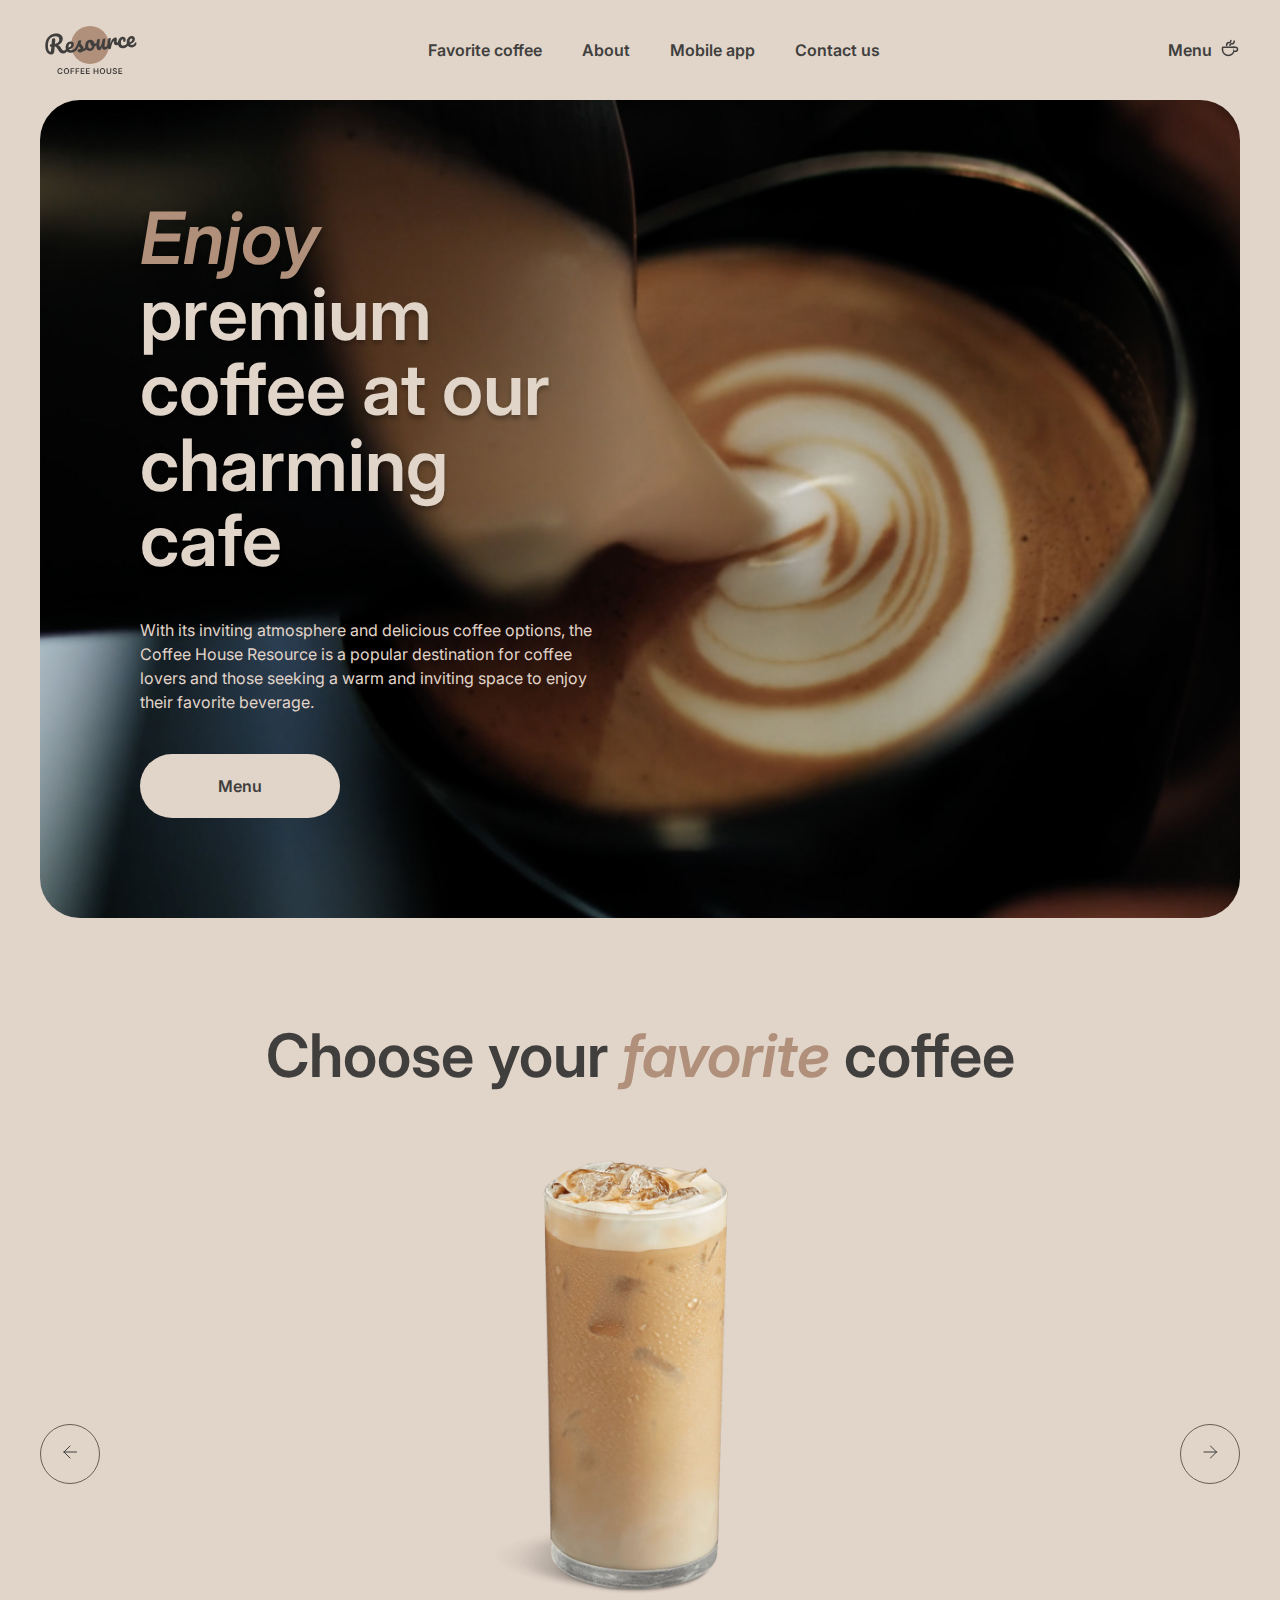
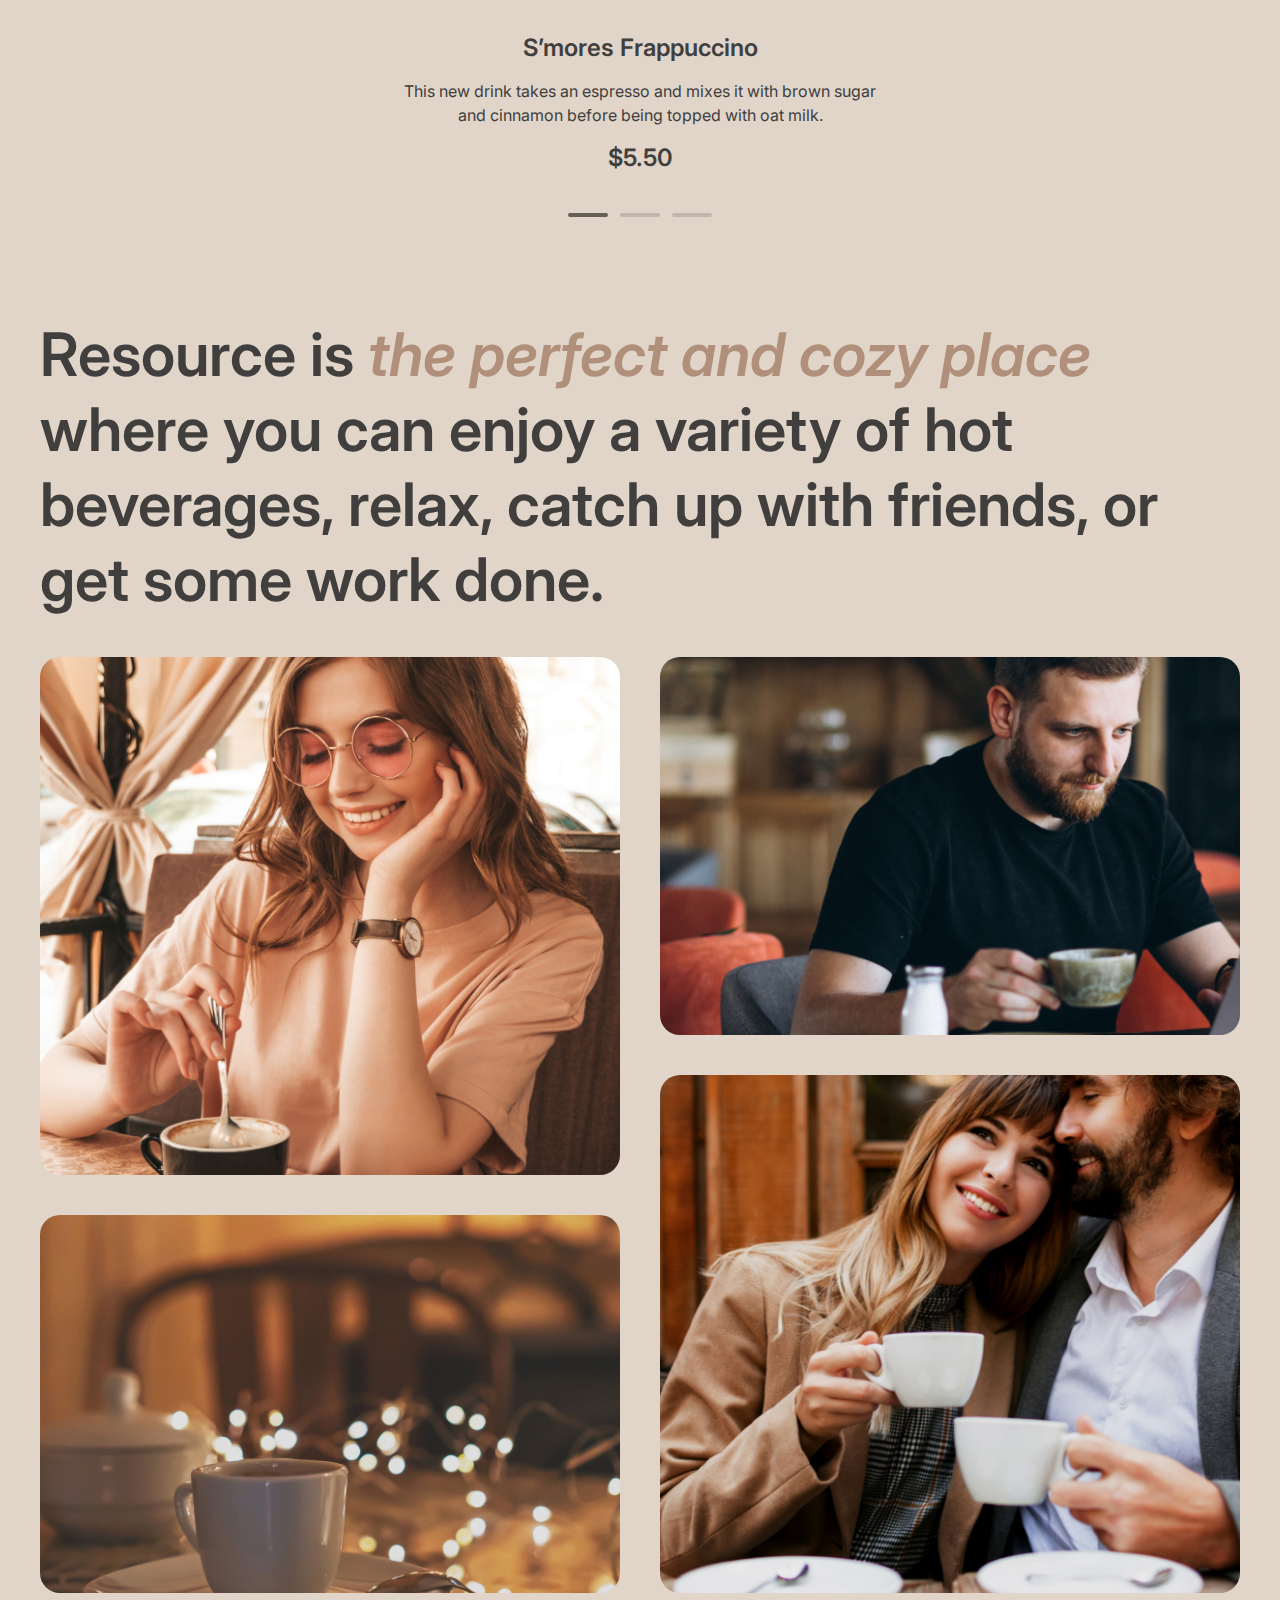
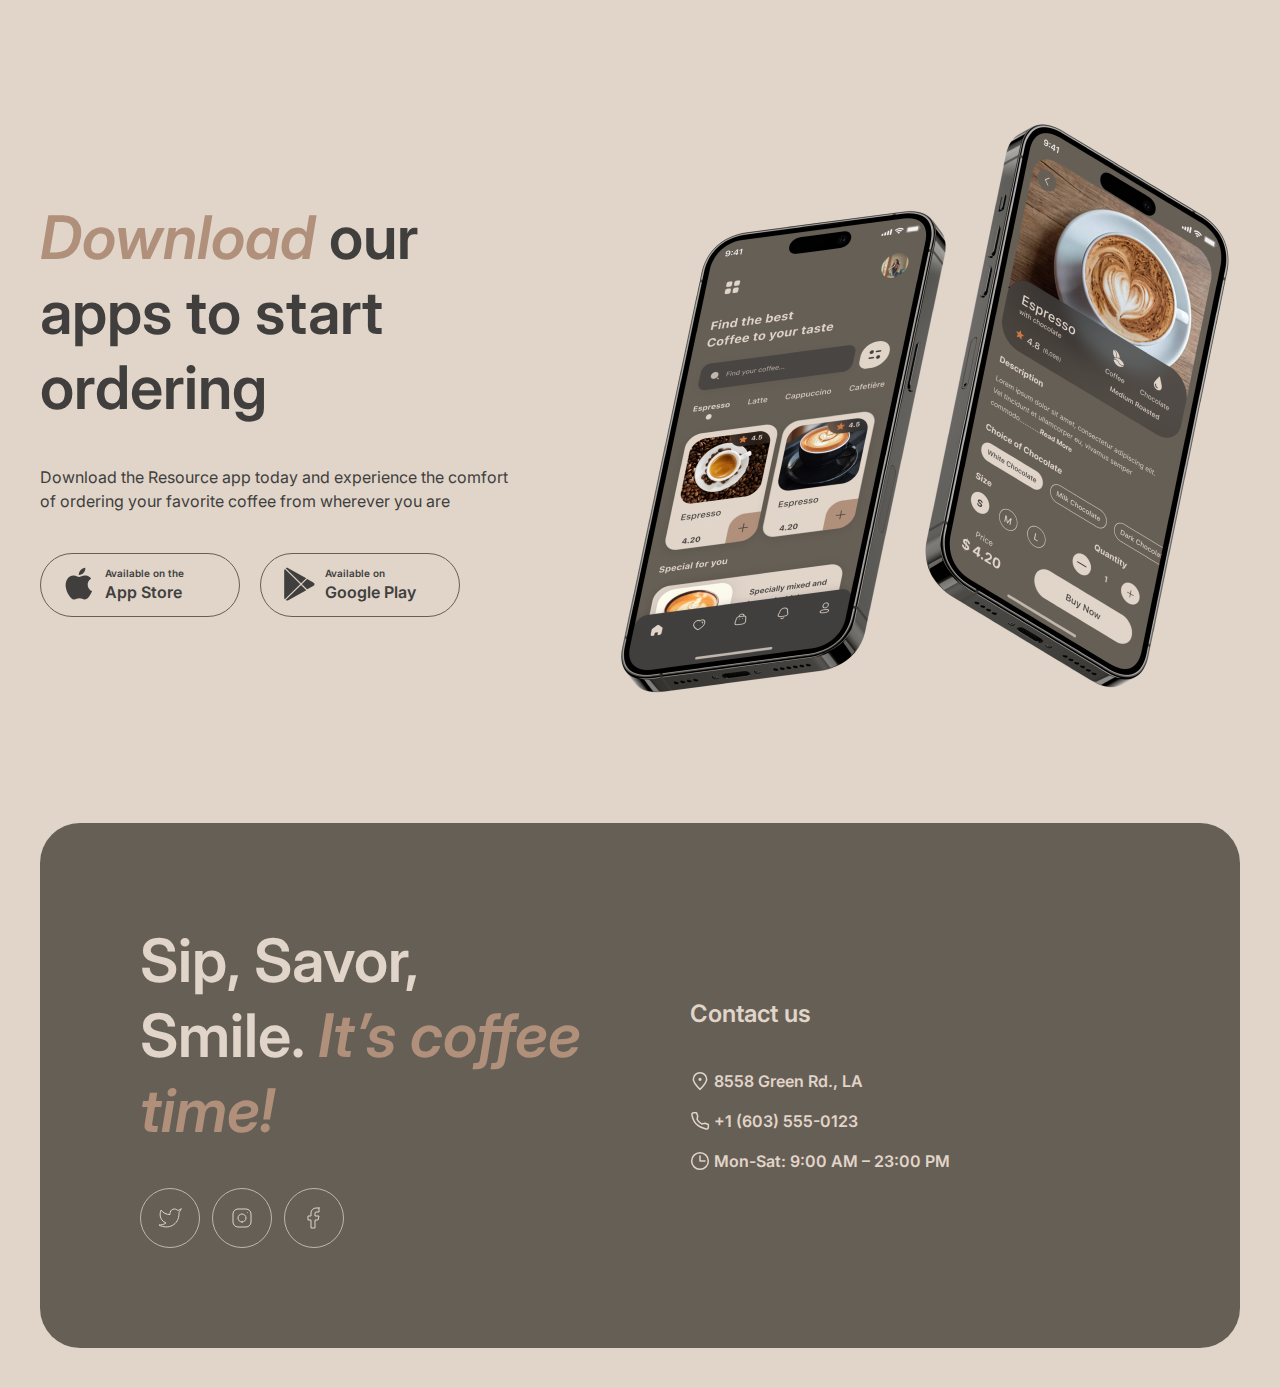
==== commit b1fee0ae: "feat: added carousel of main.html" ====
--- a/coffee-house/index.html
+++ b/coffee-house/index.html
@@ -79,14 +79,14 @@
                   an espresso and mixes it with brown sugar and cinnamon before being topped with oat milk.</p>
                 <div class="favorite-coffee_coffee-price">$5.50</div>
               </div>
-              <div class="favorite-coffee_slide d-none">
+              <div class="favorite-coffee_slide">
                 <img class="favorite-coffee_img" src="./static/images/macciato.png" alt="Image machiato coffee">
                 <p class="favorite-coffee_coffee-name">Caramel Macchiato</p>
                 <p class="favorite-coffee_coffee-description">Fragrant and unique    
                   classic espresso with rich caramel-peanut syrup, with cream under whipped thick foam.</p>
                 <div class="favorite-coffee_coffee-price">$5.00</div>
               </div>
-              <div class="favorite-coffee_slide d-none">
+              <div class="favorite-coffee_slide">
                 <img class="favorite-coffee_img" src="./static/images/ice-coffee.png" alt="Image ice coffee">
                 <p class="favorite-coffee_coffee-name">Ice coffee</p>
                 <p class="favorite-coffee_coffee-description">A popular summer drink    
--- a/coffee-house/styles.css
+++ b/coffee-house/styles.css
@@ -9,6 +9,23 @@
   --border-light: #C1B6AD;
 }
 
+
+
+/*@keyframes background-delay {
+  0% {background: linear-gradient(90deg, rgba(64,63,61,1) 0%, rgba(193,182,173,1) 100%);}
+  20% {background: linear-gradient(90deg, rgba(64,63,61,1) 20%, rgba(193,182,173,1) 80%);}
+  40% {background: linear-gradient(90deg, rgba(64,63,61,1) 40%, rgba(193,182,173,1) 60%);}
+  60% {background: linear-gradient(90deg, rgba(64,63,61,1) 60%, rgba(193,182,173,1) 40%);}
+  80% {background: linear-gradient(90deg, rgba(64,63,61,1) 80%, rgba(193,182,173,1) 20%);}
+  100% {background: linear-gradient(90deg, rgba(64,63,61,1) 100%, rgba(193,182,173,1) 0%);}
+}*/
+
+@keyframes background-delay {
+  from {background-size: 0 auto;}
+  50% {background-size: 50% auto;}
+  to {background-size: 100% auto;}
+}
+
 body {
   background-color: var(--background-body);
   font-feature-settings: 'clig' off, 'liga' off;
@@ -281,15 +298,19 @@
   gap: 40px;
   justify-content: center;
   align-items: center;
+
+  overflow: hidden;
 }
 
 .favorite-coffee_slider {
   flex-direction: row;
   align-items: center;
   flex: 1 0 auto;
-  overflow: hidden;
-
-  width: 100%;
+
+  width: 100%;
+
+  transform: translateX(0);
+  transition: all 1s;
 }
 
 .favorite-coffee_slide {
@@ -300,6 +321,8 @@
   width: 100%;
   text-align: center;
   color: var(--text-dark);
+
+  user-select: none;
 }
 
 .favorite-coffee_button-control {
@@ -315,6 +338,8 @@
   background: transparent;
 
   transition: all .7s ease-in-out;
+
+  cursor: pointer;
 }
 
 .control-next {
@@ -329,6 +354,8 @@
   width: 480px;
   height: 480px;
   margin-bottom: 20px;
+
+  pointer-events: none;
 }
 
 .favorite-coffee_coffee-name,
@@ -374,9 +401,16 @@
   background: var(--border-light);
   border-radius: 100px;
 }
+
+.favorite-coffee_control.active {
+  background: var(--border-dark);
+  animation: background-delay 5s;
+}
+
 .about {
   padding: 0 40px;
 }
+
 .about_container {
   flex-direction: column;
   gap: 40px;
--- a/coffee-house/media.css
+++ b/coffee-house/media.css
@@ -1,6 +1,12 @@
 @media (max-width: 1200px) {
   .mobile-apps_container {
     flex-direction: column;
+  }
+}
+
+@media (min-width: 769px) {
+  .header_mobile-menu {
+    display: none;
   }
 }
 
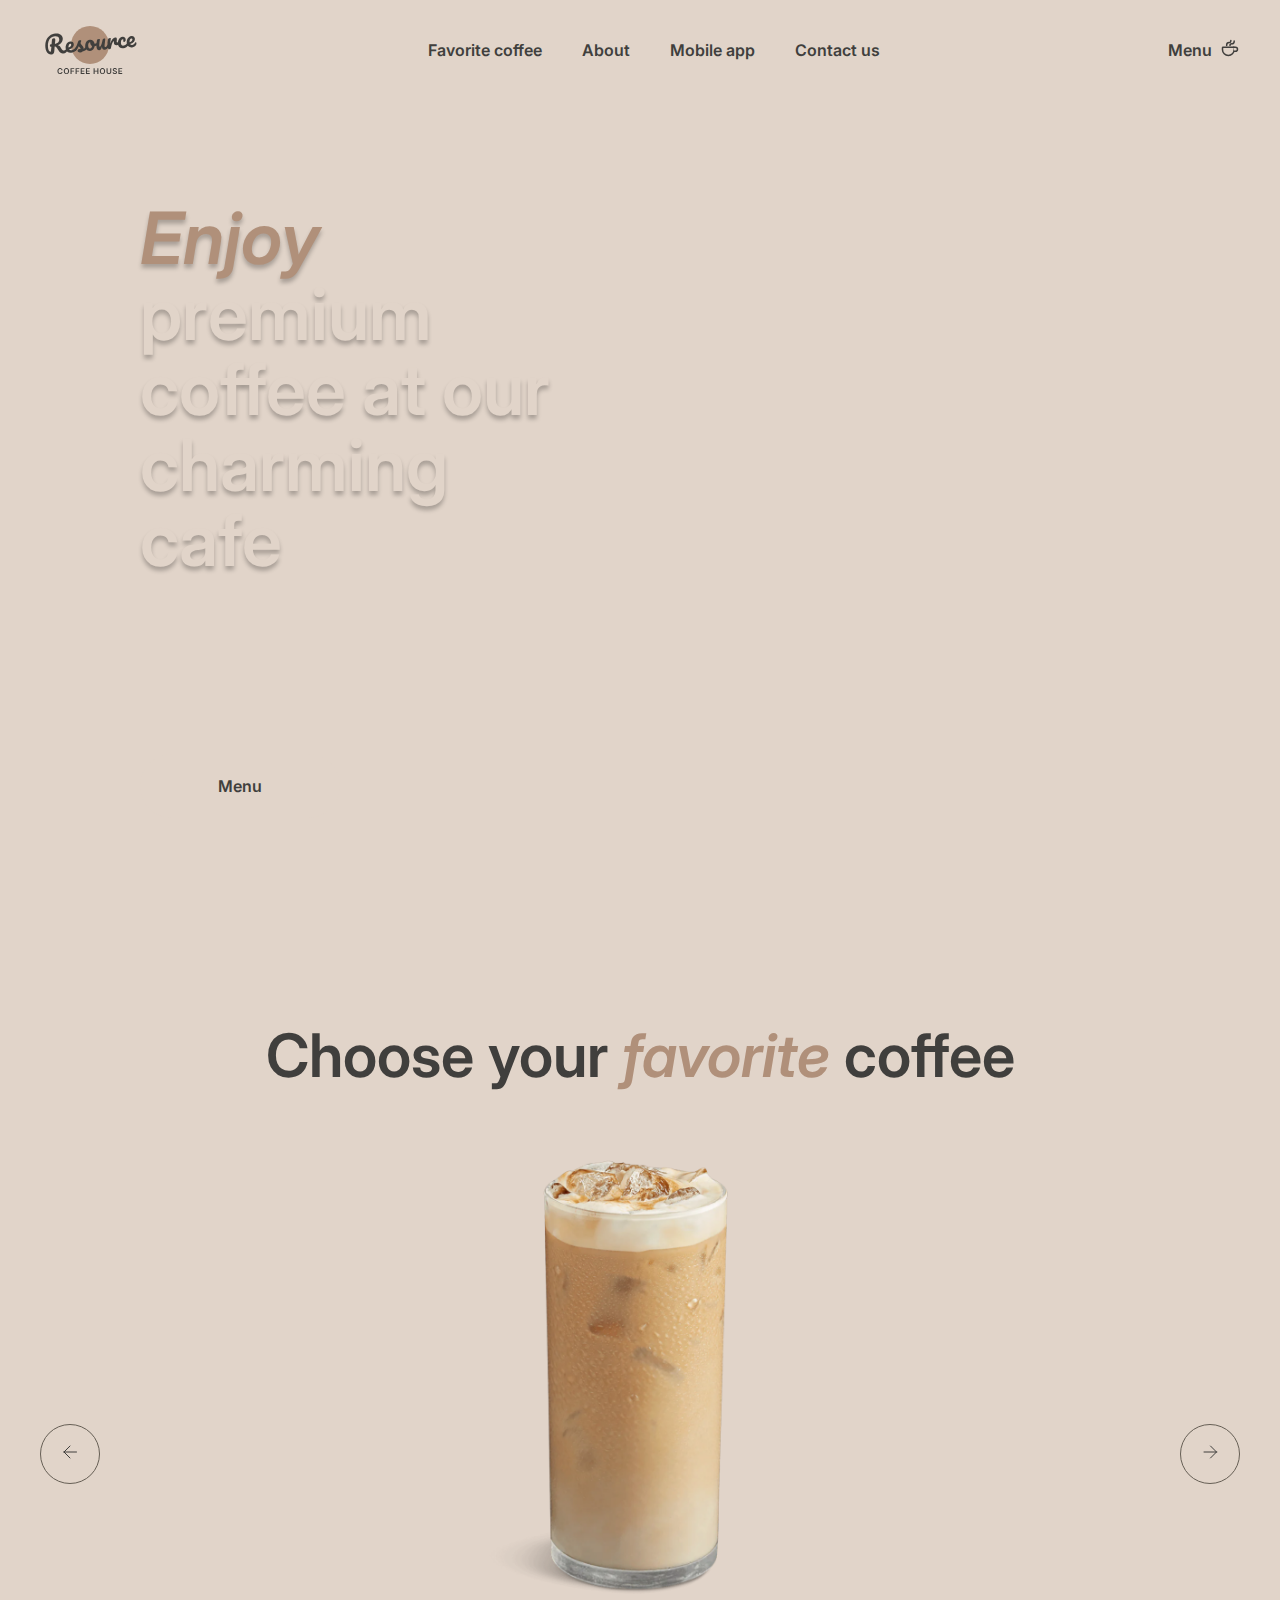
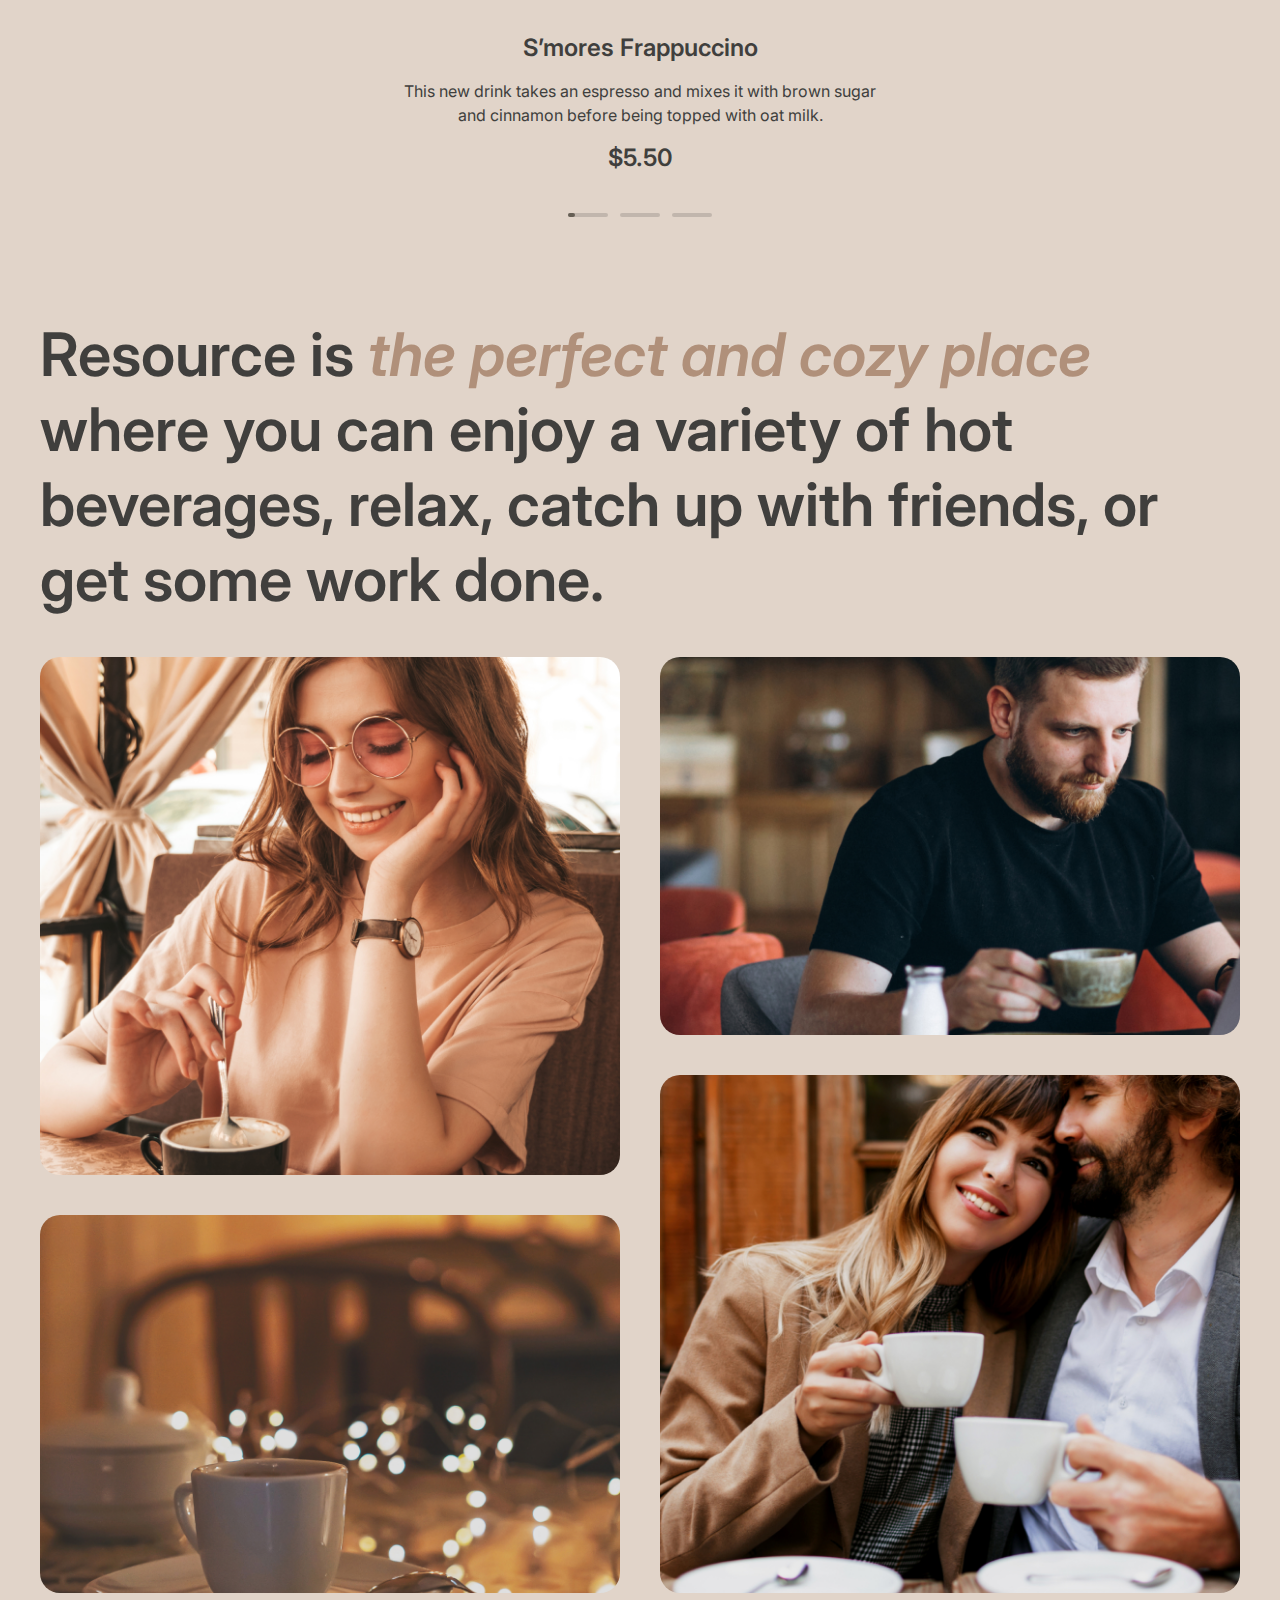
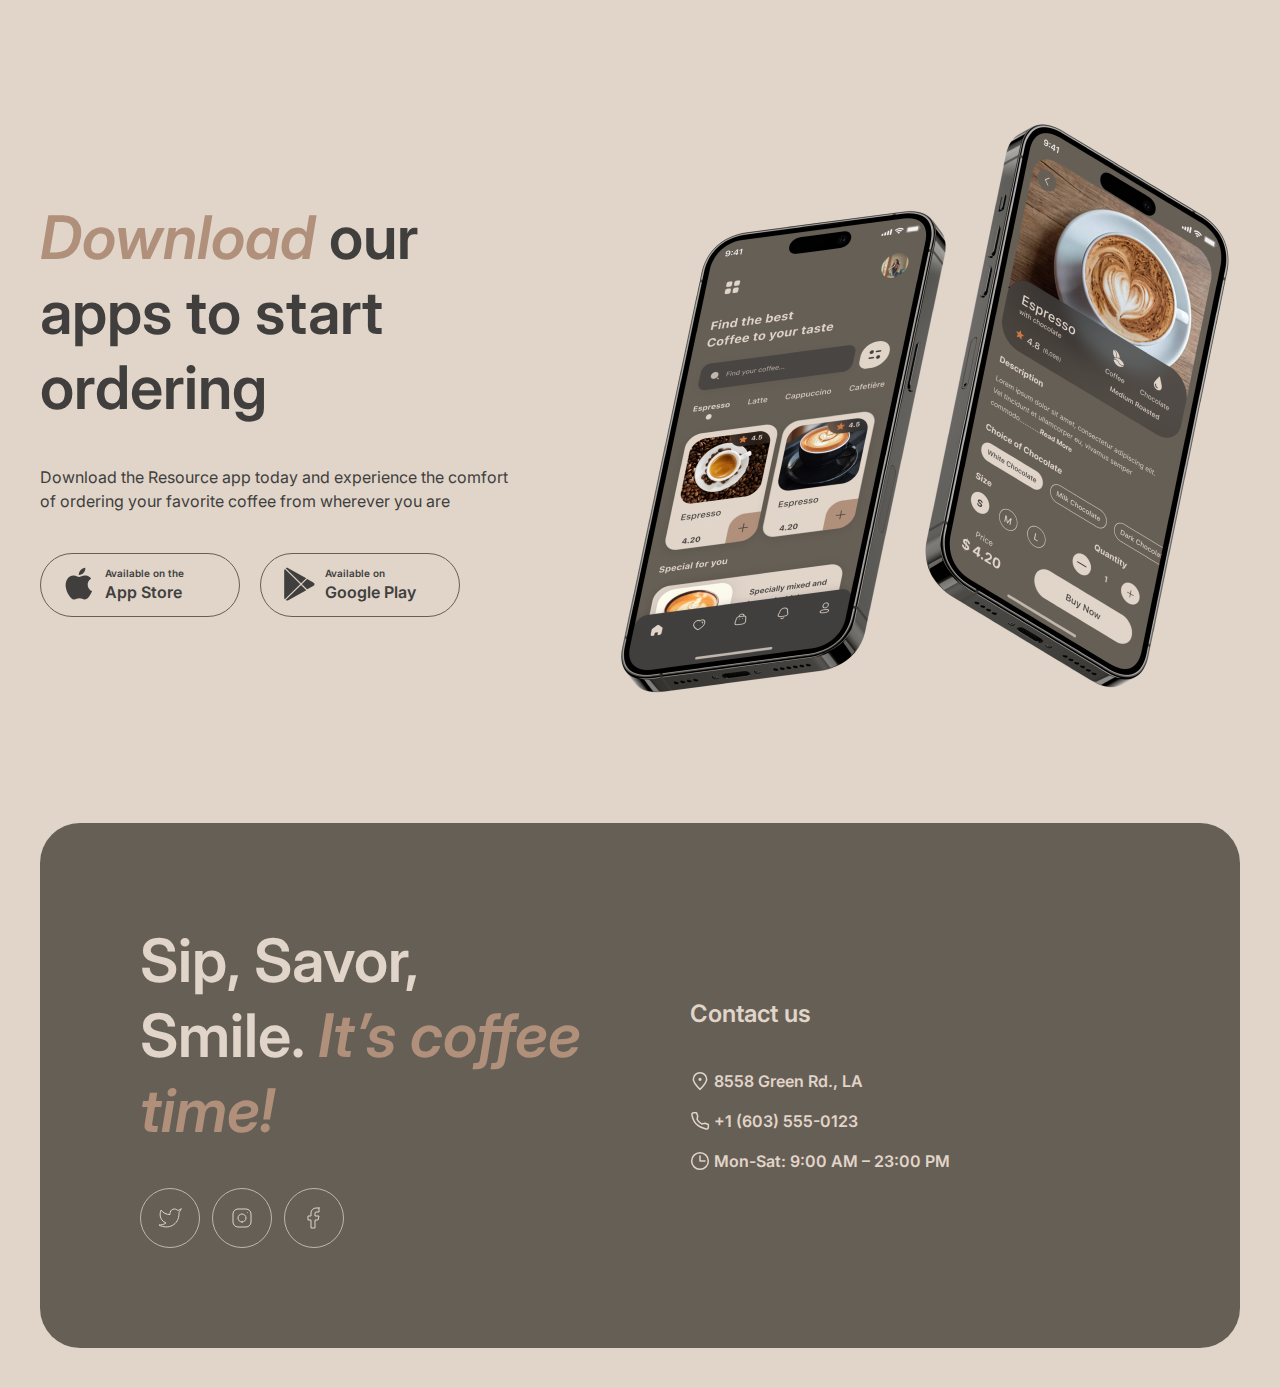
==== commit 085d97e0: "feat: added video, added swipe slider" ====
--- a/coffee-house/index.html
+++ b/coffee-house/index.html
@@ -3,7 +3,7 @@
 <head>
   <meta charset="UTF-8">
   <meta name="viewport" content="width=device-width, initial-scale=1.0">
-  <title>Coffee House. Week 2</title>
+  <title>Coffee House</title>
   <link rel="stylesheet" href="styles.css">
   <link rel="stylesheet" href="media.css">
   <link type="image/png" rel="icon" href="icon.png">
@@ -48,6 +48,7 @@
         </div>
       </div>
       <div class="enjoy d-flex">
+        <video class="enjoy_video" src="./static/video (1080p).mp4" autoplay muted loop></video>
         <div class="enjoy_container d-flex text-light">
           <h1 class="enjoy_coffee"><span class="text-accent text-italic">Enjoy</span> premium coffee at our charming cafe</h1>
           <p class="enjoy_cafe">With its inviting atmosphere and delicious coffee options, the Coffee House Resource    
@@ -105,7 +106,8 @@
               </svg>
             </button>
             <div class="favorite-coffee_controls">
-              <div class="favorite-coffee_control active"></div>
+              <div class="favorite-coffee_control active">
+              </div>
               <div class="favorite-coffee_control"></div>
               <div class="favorite-coffee_control"></div>
             </div>
--- a/coffee-house/styles.css
+++ b/coffee-house/styles.css
@@ -193,6 +193,7 @@
 }
 
 .enjoy {
+  position: relative;
   margin: 0 40px;
   padding: 100px;
   flex-direction: column;
@@ -200,14 +201,29 @@
   justify-content: center;
 
   
-  background-image: url("./static/images/coffee-house-description.jpg");
+  /*background-image: url("./static/images/coffee-house-description.jpg");
   background-position: center;
   background-size: cover;
-  background-repeat: no-repeat;
+  background-repeat: no-repeat;*/
   
   border-radius: 40px;
 
   align-self: stretch;
+
+  overflow: hidden;
+
+  z-index: 100;
+}
+
+.enjoy_video {
+  position: absolute;
+  width: 100%;
+  height: 100%;
+  object-fit: cover;
+  z-index: 0;
+
+  top: 0;
+  left: 0;
 }
 
 .enjoy_container {
@@ -217,6 +233,8 @@
   align-items: flex-start;
 
   gap: 40px;
+
+  z-index: 1000;
 }
 
 .enjoy_coffee {
@@ -228,7 +246,7 @@
 
 .enjoy_cafe {
   margin: 0;
-  font: normal 400 16px/150% Inter, sans-serif;
+  font: normal 400 16px/24px Inter, sans-serif;
 }
 
 .enjoy_menu {
@@ -359,7 +377,8 @@
 }
 
 .favorite-coffee_coffee-name,
-.menu_beverage-name {
+.menu_beverage-name,
+.modal_total p {
   margin: 0;
   padding: 0;
   font: normal 600 24px/30px Inter, sans-serif;
@@ -395,6 +414,7 @@
 }
 
 .favorite-coffee_control {
+  position: relative;
   width: 40px;
   height: 4px;
 
@@ -402,9 +422,17 @@
   border-radius: 100px;
 }
 
-.favorite-coffee_control.active {
+/*.favorite-coffee_control.active {
   background: var(--border-dark);
-  animation: background-delay 5s;
+}*/
+
+.progress {
+  position: absolute;
+  left: 0;
+  top: 0;
+  background: var(--border-dark);
+  height: 4px;
+  border-radius: 100px;
 }
 
 .about {
@@ -492,9 +520,9 @@
   width: 100%;
 }
 
-.mobile-apps_description {
+.mobile-apps_description,
+.modal_options p {
   font: normal 400 16px/24px Inter, sans-serif;
-  color: var(--text-dark);
 }
 
 .mobile-apps_buttons-block {
@@ -526,7 +554,8 @@
   transition: all 1s ease;
 }
 
-.mobile-apps_available-text {
+.mobile-apps_available-text,
+.modal_alert {
   font: normal 600 10px/14px Inter, sans-serif;
 }
 
@@ -671,6 +700,21 @@
   box-sizing: border-box;
 
   cursor: default;
+
+  overflow: hidden;
+}
+
+.menu_list-item > label {
+  position: relative;
+}
+
+.menu_list-item > label:before {
+  position: absolute;
+  top: -50%;
+  left: -100%;
+  height: 50px;
+  width: 250%;
+  content: '';
 }
 
 .menu_item-logo {
@@ -683,6 +727,11 @@
   border-radius: 100px;
 
   box-sizing: border-box;
+  background-color: var(--border-light);
+  background-repeat: no-repeat;
+  background-position: center;
+
+  font: normal 600 16px/24px Inter, sans-serif;
 }
 
 .item-coffee {
@@ -702,13 +751,28 @@
   margin: 0;
 }
 
+label.menu_item-name {
+  cursor: pointer;
+}
+
 .menu_beverages {
+  display: none;
+  grid-template-columns: repeat(4, 1fr);
+  grid-template-rows: 1fr;
+  gap: 40px;
+
+  max-width: 100%;
+
+  animation: fadeEffect .5s;
+}
+
+@keyframes fadeEffect {
+  from { opacity: 0;}
+  to { opacity: 1;}
+}
+
+.menu_beverages.show {
   display: grid;
-  grid-template-columns: repeat(4, 1fr);
-  grid-template-rows: repeat(2, 1fr);
-  gap: 40px;
-
-  max-width: 100%;
 }
 
 .menu_beverage {
@@ -775,6 +839,164 @@
   cursor: default;
 }
 
+.menu_list-item.active .menu_item-logo {
+  background-color: var(--background-body);
+}
+
+.modal_wrapper {
+  position: fixed;
+  top: 0;
+  left: 0;
+  right: 0;
+  bottom: 0;
+  display: none;
+  width: 100%;
+  height: 100%;
+
+  animation: fadeEffect .5s;
+
+  overflow: auto;
+}
+
+.modal_wrapper.show {
+  display: flex;
+}
+
+.modal {
+  padding: 16px;
+  max-width: 800px;
+  width: 81%;
+  margin: auto;
+  display: flex;
+  flex-direction: row;
+  background: var(--background-body);
+
+  border-radius: 40px;
+  z-index: 100;
+
+  align-self: center;
+
+}
+
+.modal .image-wrapper {
+  width: 340px;
+  height: 340px;
+  object-fit: cover;
+  flex-shrink: 0;
+}
+
+.modal_description {
+  flex-direction: column;
+  gap: 20px;
+
+  padding-left: 20px;
+
+  flex-shrink: 1;
+}
+
+.modal_title {
+  flex-direction: column;
+  gap: 12px;
+
+  justify-content: center;
+  align-items: flex-start;
+  align-self: stretch;
+
+  flex-shrink: 1;
+}
+
+.modal_options {
+  flex-direction: column;
+  gap: 8px;
+
+  align-items: flex-start;
+
+  flex-shrink: 1;
+}
+
+.modal_tabs {
+  flex-direction: row;
+  gap: 8px;
+  flex-wrap: wrap;
+
+  flex-shrink: 1;
+}
+
+.modal_tab {
+  display: none;
+}
+
+.menu_list-item:has(.modal_tab:checked) {
+  background: var(--border-dark);
+  color: var(--text-light);
+  cursor: default;
+}
+
+.menu_list-item:has(.modal_tab:checked) > .menu_item-logo {
+  background-color: var(--background-body);
+  color: var(--border-dark);
+}
+
+.modal_total {
+  flex-direction: row;
+  justify-content: space-between;
+  gap: 20px;
+
+  flex-shrink: 1;
+}
+
+.modal_price::before {
+  content: '$';
+}
+
+.modal_alert {
+  flex-direction: row;
+  gap: 8px;
+  padding: 12px 0;
+
+  border-top: 1px solid var(--border-light);
+
+  flex-shrink: 1;
+}
+
+.modal_alert svg {
+  flex-shrink: 0;
+}
+
+.modal_close {
+  display: flex;
+
+  width: 100%;
+  padding: 10px 70px;
+
+  justify-content: center;
+  align-items: center;
+
+  align-self: stretch;
+
+  border: 1px solid var(--border-dark);
+  border-radius: 100px;
+
+  background: var(--background-body);
+  font: normal 600 16px/24px Inter, sans-serif;
+  color: var(--text-dark);
+
+  cursor: pointer;
+
+  transition: all 0.5s;
+
+  flex-shrink: 1;
+}
+
+.modal_overlay {
+  position: fixed;
+  width: 100%;
+  height: 100vh;
+  background: dimgray;
+  opacity: 0.6;
+  z-index: 1;
+}
+
 .d-flex {
   display: flex;
 }
@@ -798,3 +1020,7 @@
 .m-0 {
   margin: 0;
 }
+
+.no-scroll {
+  overflow: hidden;
+}
--- a/coffee-house/media.css
+++ b/coffee-house/media.css
@@ -23,7 +23,7 @@
 @media (max-width: 1100px) {
   .menu_beverages {
     grid-template-columns: repeat(3, 1fr);
-    grid-template-rows: repeat(3, 1fr);
+    grid-template-rows: 1fr;
   }
 }
 
@@ -36,6 +36,11 @@
 }
 
 @media (max-width: 900px) {
+  .menu_beverages {
+    grid-template-columns: repeat(2, 1fr);
+    grid-template-rows: 1fr;
+  }
+
   .menu_beverage {
     max-width: 310px;
     max-height: 504px;
@@ -90,18 +95,21 @@
     flex-direction: column;
   }
 
-  .menu_beverages {
-    grid-template-columns: repeat(2, 1fr);
-    grid-template-rows: repeat(2, 1fr);
-  }
-
   .menu_beverage:nth-child(n + 5) {
     display: none;
   }
 
   .menu_refresh {
+    display: none;
+    align-self: center;
+  }
+
+  .menu_refresh.show {
     display: flex;
-    align-self: center;
+  }
+
+  .modal {
+    margin: 10% auto auto auto;
   }
 }
 
@@ -129,6 +137,12 @@
 
   .header-menu_nav,
   .header-menu_coffee-menu {
+    display: none;
+  }
+}
+
+@media (max-width: 640px) {
+  .modal .image-wrapper {
     display: none;
   }
 }
@@ -270,12 +284,19 @@
     stroke: #403F3D;
   }
 
-  .menu_list-item:nth-child(n + 2) {
+  .menu_list-item {
     cursor: pointer;
   }
-  .menu_list-item:hover {
+
+  .menu_list-item:not(.no-hover):hover,
+  .modal_close:hover {
     background: #665F55;
     color: var(--text-light);
+  }
+
+  .menu_list-item:not(.no-hover):hover .menu_item-logo {
+    background-color: var(--background-body);
+    color: var(--border-dark);
   }
 
   .menu_beverage-image {
